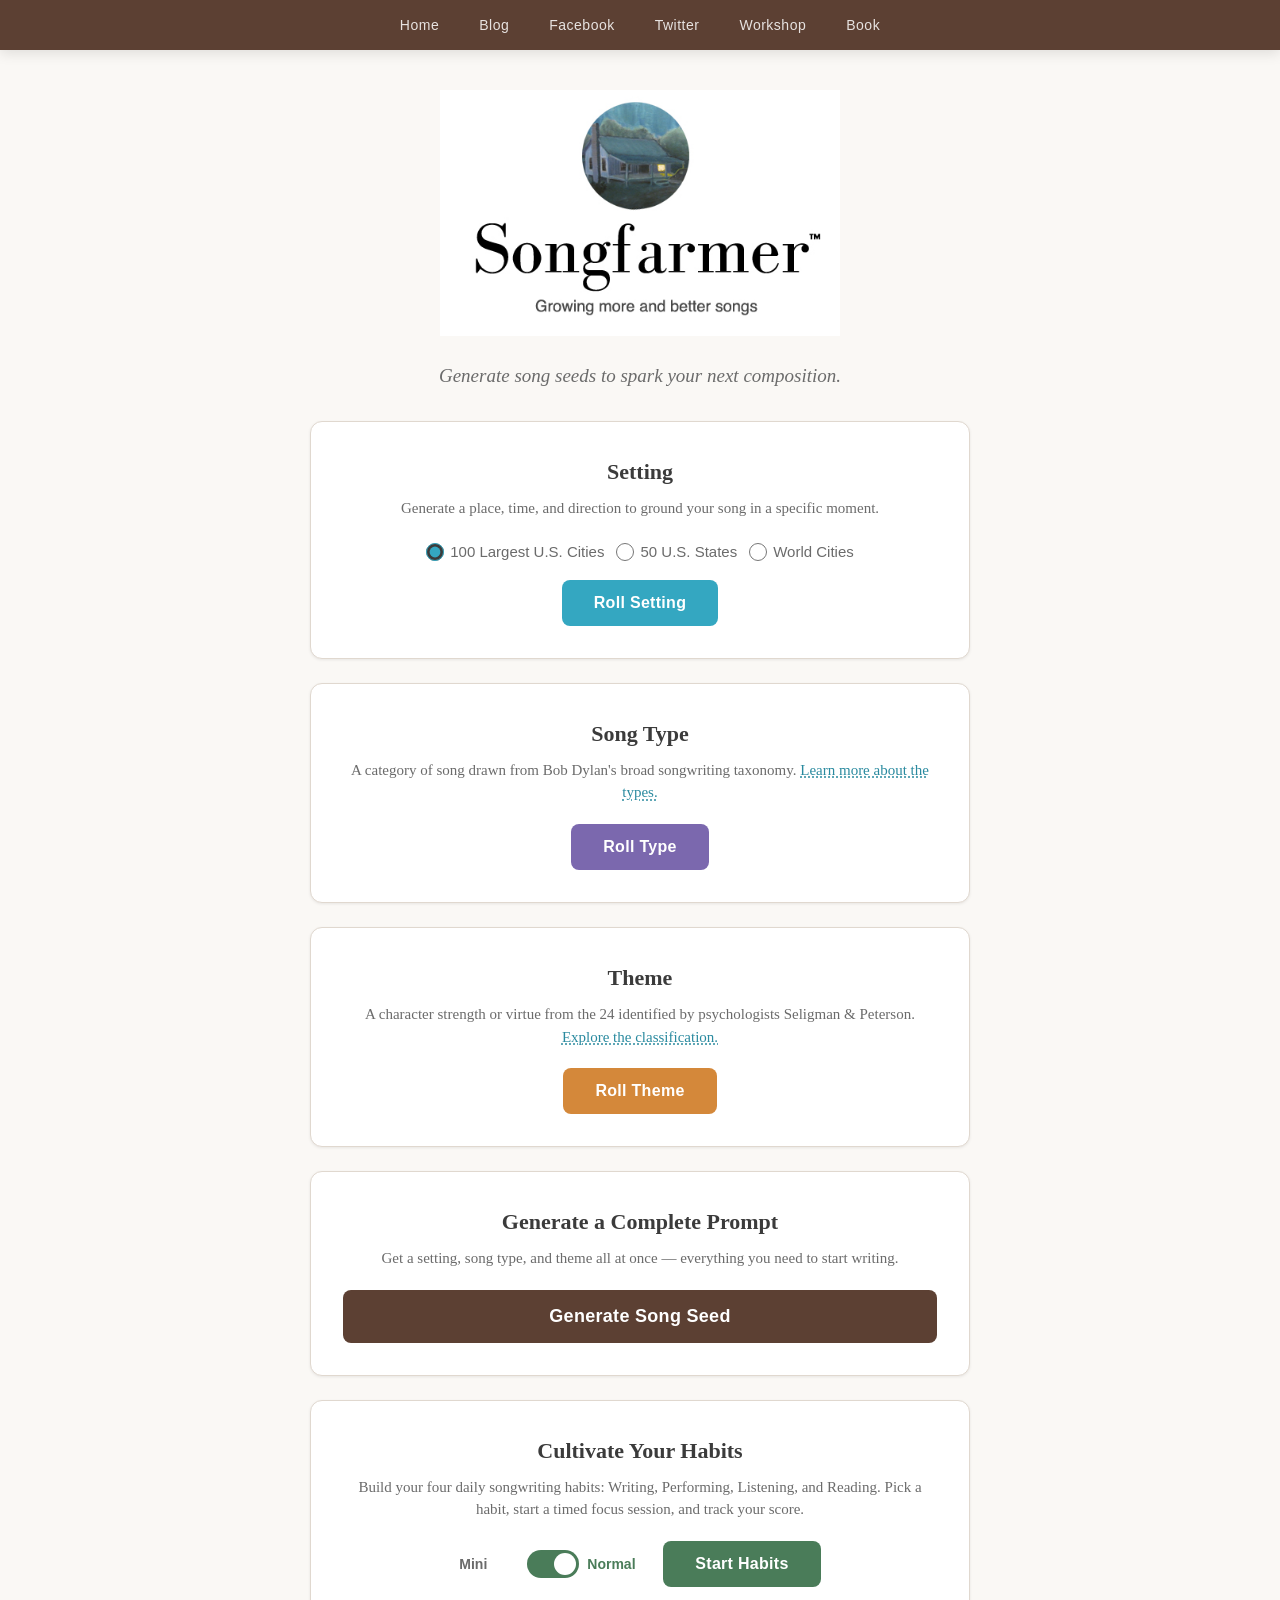
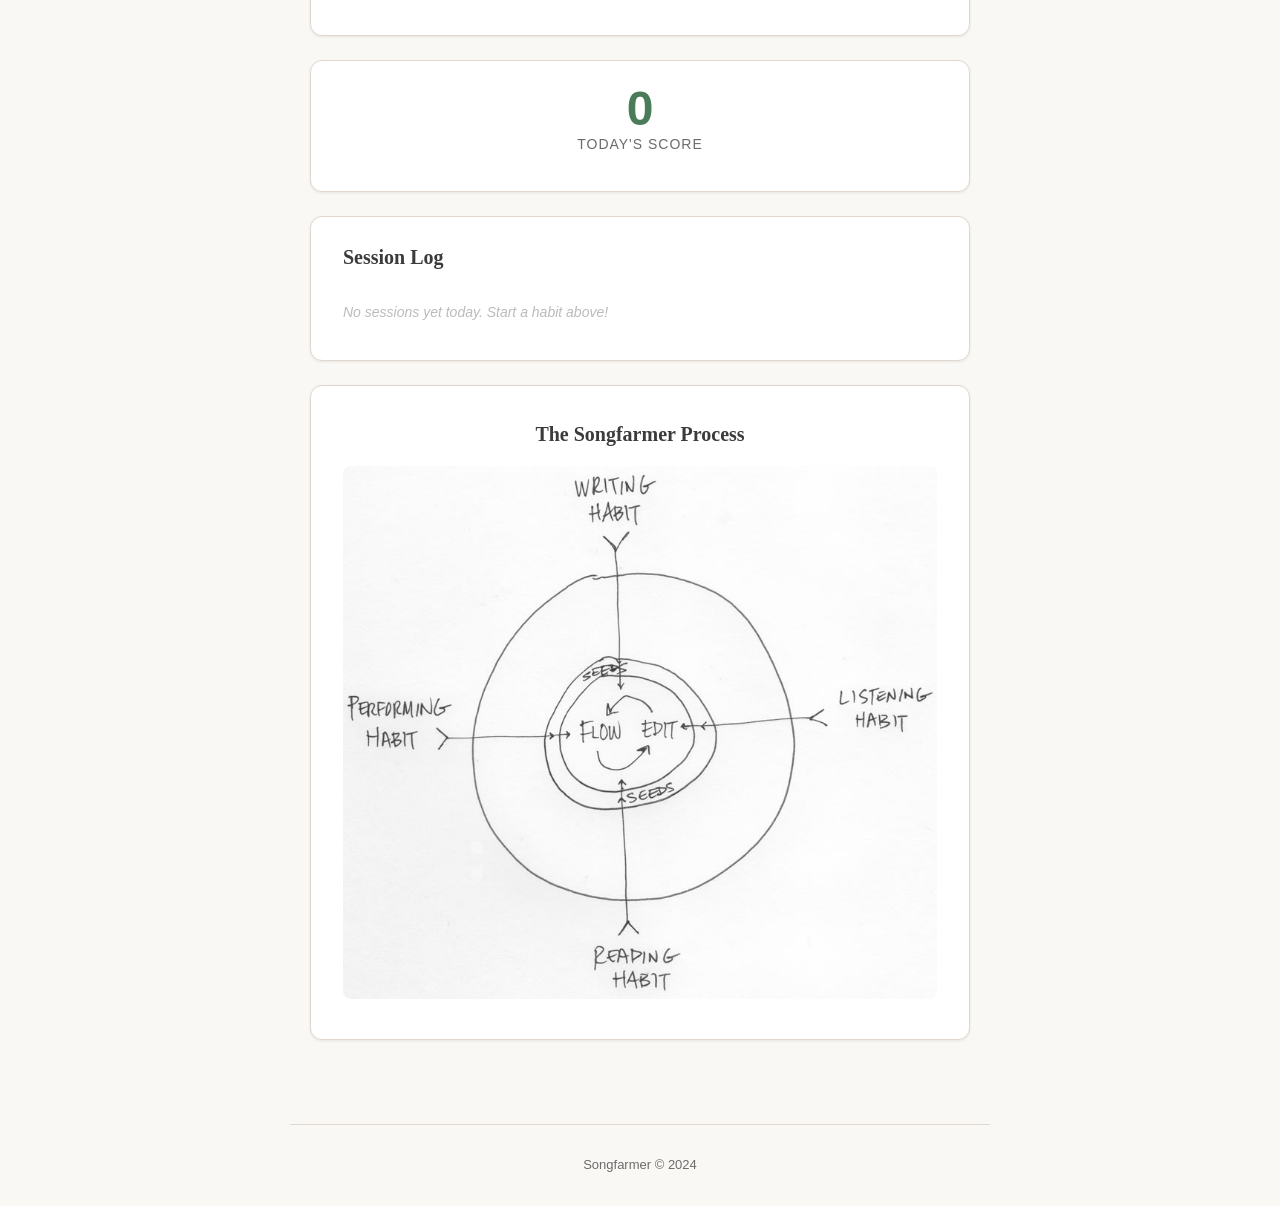
==== index.html @ 53dbfa5e "Update app with song seed generator, habit tracker, and modern UI - Redesigned single-page app with " ====
<!DOCTYPE html>
<html lang="en">
<head>
  <meta charset="utf-8" />
  <meta name="viewport" content="width=device-width, initial-scale=1.0" />
  <title>Songfarmer App</title>
  <link href="css/style.css" rel="stylesheet" />
  <link href="favicon.png" rel="icon" type="image/png" />
</head>
<body>

<header>
  <div class="nav">
    <ul>
      <li><a href="http://app.songfarmer.com">Home</a></li>
      <li><a href="http://www.songfarmer.com">Blog</a></li>
      <li><a href="https://www.facebook.com/Songfarmer-1794554584104702">Facebook</a></li>
      <li><a href="https://www.twitter.com/songfarmers">Twitter</a></li>
      <li><a href="https://songfarmer.bandcamp.com/merch/songfarmer-workshop-registration">Workshop</a></li>
      <li><a href="http://songfarmer.bandcamp.com/merch/songfarmer-writing-more-and-better-songs">Book</a></li>
    </ul>
  </div>
</header>

<div class="hero">
  <img alt="Songfarmer App" src="images/songfarmer-logo.jpg" />
  <p class="tagline">Generate song seeds to spark your next composition.</p>
</div>

<div class="container">

  <!-- ===== Setting ===== -->
  <div class="seed-section text-center">
    <h2>Setting</h2>
    <p class="description">Generate a place, time, and direction to ground your song in a specific moment.</p>
    <div class="setting-options">
      <label class="setting-option">
        <input type="radio" name="locationType" value="cities" checked />
        100 Largest U.S. Cities
      </label>
      <label class="setting-option">
        <input type="radio" name="locationType" value="states" />
        50 U.S. States
      </label>
      <label class="setting-option">
        <input type="radio" name="locationType" value="world" />
        World Cities
      </label>
    </div>
    <button class="seed-btn seed-btn--setting" id="settingButton">Roll Setting</button>
    <div class="seed-result" id="settingResult"></div>
  </div>

  <!-- ===== Type ===== -->
  <div class="seed-section text-center">
    <h2>Song Type</h2>
    <p class="description">A category of song drawn from Bob Dylan's broad songwriting taxonomy. <a href="http://bob-dylan.org.uk/dylans-songs" target="_blank">Learn more about the types.</a></p>
    <button class="seed-btn seed-btn--type" id="frameButton">Roll Type</button>
    <div class="seed-result" id="frameResult"></div>
  </div>

  <!-- ===== Theme ===== -->
  <div class="seed-section text-center">
    <h2>Theme</h2>
    <p class="description">A character strength or virtue from the 24 identified by psychologists Seligman &amp; Peterson. <a href="http://www.viacharacter.org/www/Character-Strengths/VIA-Classification" target="_blank">Explore the classification.</a></p>
    <button class="seed-btn seed-btn--theme" id="themeButton">Roll Theme</button>
    <div class="seed-result" id="themeResult"></div>
  </div>

  <!-- ===== Generate All ===== -->
  <div class="seed-section text-center">
    <h2>Generate a Complete Prompt</h2>
    <p class="description">Get a setting, song type, and theme all at once &mdash; everything you need to start writing.</p>
    <button class="seed-btn seed-btn--generate-all" id="generateAllBtn">Generate Song Seed</button>
    <div class="combined-result" id="combinedResult"></div>
  </div>

  <!-- ===== Habits ===== -->
  <div class="seed-section">
    <h2 class="text-center">Cultivate Your Habits</h2>
    <p class="description text-center">Build your four daily songwriting habits: Writing, Performing, Listening, and Reading. Pick a habit, start a timed focus session, and track your score.</p>

    <div class="habit-controls">
      <div class="mode-toggle">
        <span class="mode-label" id="miniLabel">Mini</span>
        <label class="mode-toggle-switch">
          <input type="checkbox" id="modeSwitch" checked />
          <span class="mode-toggle-slider"></span>
        </label>
        <span class="mode-label mode-label--active" id="normalLabel">Normal</span>
      </div>
      <button class="seed-btn seed-btn--habit" id="habitButton">Start Habits</button>
      <button class="reset-all-btn" id="resetAllBtn" style="display:none;">Reset All Habits</button>
    </div>

    <div class="habit-cards" id="habitCards">
      <div class="habit-card" id="habitCard-writing" data-habit="Writing">
        <div class="habit-icon">&#9998;</div>
        <div class="habit-name">Writing</div>
        <div class="habit-status">Ready</div>
      </div>
      <div class="habit-card" id="habitCard-performing" data-habit="Performing">
        <div class="habit-icon">&#9835;</div>
        <div class="habit-name">Performing</div>
        <div class="habit-status">Ready</div>
      </div>
      <div class="habit-card" id="habitCard-listening" data-habit="Listening">
        <div class="habit-icon">&#9834;</div>
        <div class="habit-name">Listening</div>
        <div class="habit-status">Ready</div>
      </div>
      <div class="habit-card" id="habitCard-reading" data-habit="Reading">
        <div class="habit-icon">&#128214;</div>
        <div class="habit-name">Reading</div>
        <div class="habit-status">Ready</div>
      </div>
    </div>

    <div class="timer-area" id="timerArea">
      <div class="timer-label" id="timerLabel">Focus on Writing for 12 minutes</div>
      <div class="timer-display" id="timerDisplay">12:00</div>
      <div class="timer-buttons" id="timerButtons">
        <button class="timer-btn timer-btn--start" id="timerStartBtn">Start Timer</button>
        <button class="timer-btn timer-btn--skip" id="timerSkipBtn">Skip</button>
      </div>
    </div>
  </div>

  <!-- ===== Score ===== -->
  <div class="score-section">
    <div class="score-display">
      <div>
        <div class="score-number" id="scoreDisplay">0</div>
        <div class="score-label">Today's Score</div>
      </div>
    </div>
    <div class="streak-info" id="streakInfo"></div>
  </div>

  <!-- ===== Log ===== -->
  <div class="log-section">
    <h2>Session Log</h2>
    <ul class="log-entries" id="logEntries">
      <li class="log-empty" id="logEmpty">No sessions yet today. Start a habit above!</li>
    </ul>
    <button class="clear-log-btn" id="clearLogBtn" style="display:none;">Clear Today's Log</button>
  </div>

  <!-- ===== Process ===== -->
  <div class="process-section">
    <h2>The Songfarmer Process</h2>
    <img src="images/model-1.jpg" alt="Songfarmer process workflow" />
  </div>

</div>

<footer class="footer">
  Songfarmer &copy; 2024
</footer>

<script src="js/app.js"></script>

</body>
</html>
---- css/style.css ----
/* ===== CSS Reset & Base ===== */
*, *::before, *::after {
  box-sizing: border-box;
  margin: 0;
  padding: 0;
}

:root {
  --color-earth: #5C4033;
  --color-earth-light: #8B6914;
  --color-green: #4A7C59;
  --color-green-dark: #3A6349;
  --color-blue: #34A7C1;
  --color-blue-dark: #2A8A9F;
  --color-purple: #7B68AE;
  --color-purple-dark: #6454A0;
  --color-orange: #D4883A;
  --color-orange-dark: #B8732E;
  --color-red: #C0392B;
  --color-bg: #FAF8F5;
  --color-card: #FFFFFF;
  --color-text: #3B3B3B;
  --color-text-light: #6B6B6B;
  --color-border: #E0D8CF;
  --font-serif: 'Georgia', 'Bodoni MT', Didot, 'Hoefler Text', Garamond, serif;
  --font-sans: -apple-system, BlinkMacSystemFont, 'Segoe UI', Roboto, sans-serif;
  --shadow-sm: 0 1px 3px rgba(0,0,0,0.08);
  --shadow-md: 0 4px 12px rgba(0,0,0,0.1);
  --shadow-lg: 0 8px 24px rgba(0,0,0,0.12);
  --radius: 12px;
  --radius-sm: 8px;
}

body {
  font-family: var(--font-serif);
  background-color: var(--color-bg);
  color: var(--color-text);
  line-height: 1.6;
  font-size: 17px;
}

/* ===== Navigation ===== */
.nav {
  background-color: var(--color-earth);
  padding: 0;
  position: sticky;
  top: 0;
  z-index: 100;
  box-shadow: var(--shadow-md);
}

.nav ul {
  list-style: none;
  display: flex;
  justify-content: center;
  flex-wrap: wrap;
  max-width: 900px;
  margin: 0 auto;
  padding: 0;
}

.nav li {
  margin: 0;
}

.nav a {
  text-decoration: none;
  color: rgba(255,255,255,0.85);
  display: block;
  padding: 14px 20px;
  font-family: var(--font-sans);
  font-size: 14px;
  font-weight: 500;
  letter-spacing: 0.5px;
  transition: all 0.3s ease;
}

.nav a:hover {
  background-color: rgba(255,255,255,0.1);
  color: #fff;
}

/* ===== Header / Hero ===== */
.hero {
  text-align: center;
  padding: 40px 20px 30px;
  max-width: 700px;
  margin: 0 auto;
}

.hero img {
  max-width: 100%;
  width: 400px;
  height: auto;
  margin-bottom: 16px;
}

.hero .tagline {
  font-size: 19px;
  color: var(--color-text-light);
  font-style: italic;
  margin-bottom: 0;
}

/* ===== Main Content ===== */
.container {
  max-width: 700px;
  margin: 0 auto;
  padding: 0 20px 60px;
}

/* ===== Section Cards ===== */
.seed-section {
  background: var(--color-card);
  border-radius: var(--radius);
  padding: 32px;
  margin-bottom: 24px;
  box-shadow: var(--shadow-sm);
  border: 1px solid var(--color-border);
}

.seed-section h2 {
  font-family: var(--font-serif);
  font-size: 22px;
  margin-bottom: 8px;
  color: var(--color-text);
}

.seed-section .description {
  font-size: 15px;
  color: var(--color-text-light);
  margin-bottom: 20px;
  line-height: 1.5;
}

.seed-section .description a {
  color: var(--color-blue-dark);
  text-decoration: underline;
  text-decoration-style: dotted;
  text-underline-offset: 2px;
}

.seed-section .description a:hover {
  color: var(--color-blue);
}

/* ===== Buttons ===== */
.seed-btn {
  display: inline-block;
  padding: 14px 32px;
  border: none;
  border-radius: var(--radius-sm);
  font-family: var(--font-sans);
  font-size: 16px;
  font-weight: 600;
  color: #fff;
  cursor: pointer;
  transition: all 0.2s ease;
  letter-spacing: 0.3px;
}

.seed-btn:hover {
  transform: translateY(-1px);
  box-shadow: var(--shadow-md);
}

.seed-btn:active {
  transform: translateY(0);
}

.seed-btn--setting {
  background-color: var(--color-blue);
}
.seed-btn--setting:hover {
  background-color: var(--color-blue-dark);
}

.seed-btn--type {
  background-color: var(--color-purple);
}
.seed-btn--type:hover {
  background-color: var(--color-purple-dark);
}

.seed-btn--theme {
  background-color: var(--color-orange);
}
.seed-btn--theme:hover {
  background-color: var(--color-orange-dark);
}

.seed-btn--habit {
  background-color: var(--color-green);
}
.seed-btn--habit:hover {
  background-color: var(--color-green-dark);
}

.seed-btn--generate-all {
  background-color: var(--color-earth);
  padding: 16px 40px;
  font-size: 18px;
  width: 100%;
}
.seed-btn--generate-all:hover {
  background-color: var(--color-earth-light);
}

/* ===== Setting Options (City/State Toggle) ===== */
.setting-options {
  display: flex;
  gap: 12px;
  margin-bottom: 16px;
  justify-content: center;
}

.setting-option {
  display: flex;
  align-items: center;
  gap: 6px;
  cursor: pointer;
  font-family: var(--font-sans);
  font-size: 15px;
  color: var(--color-text-light);
}

.setting-option input[type="radio"] {
  accent-color: var(--color-blue);
  width: 18px;
  height: 18px;
  cursor: pointer;
}

/* ===== Seed Results ===== */
.seed-result {
  margin-top: 20px;
  padding: 20px 24px;
  background: linear-gradient(135deg, #f8f6f3 0%, #f0ede8 100%);
  border-radius: var(--radius-sm);
  border-left: 4px solid var(--color-earth);
  display: none;
  animation: fadeIn 0.4s ease;
}

.seed-result.visible {
  display: block;
}

.seed-result .result-text {
  font-size: 19px;
  font-style: italic;
  color: var(--color-text);
  line-height: 1.5;
  margin-bottom: 8px;
}

.seed-result .result-detail {
  font-size: 14px;
  color: var(--color-text-light);
  font-family: var(--font-sans);
  line-height: 1.5;
}

@keyframes fadeIn {
  from { opacity: 0; transform: translateY(8px); }
  to { opacity: 1; transform: translateY(0); }
}

/* ===== Generate All Result ===== */
.combined-result {
  margin-top: 20px;
  padding: 24px;
  background: linear-gradient(135deg, var(--color-earth) 0%, #6B4E37 100%);
  border-radius: var(--radius-sm);
  color: #fff;
  display: none;
  animation: fadeIn 0.4s ease;
}

.combined-result.visible {
  display: block;
}

.combined-result .result-line {
  font-size: 18px;
  font-style: italic;
  margin-bottom: 8px;
  line-height: 1.5;
}

.combined-result .result-line:last-child {
  margin-bottom: 0;
}

.combined-result .result-detail {
  font-size: 13px;
  color: rgba(255,255,255,0.7);
  font-family: var(--font-sans);
  margin-top: 4px;
  font-style: normal;
}

/* ===== Habit Section ===== */
.habit-controls {
  display: flex;
  align-items: center;
  gap: 16px;
  justify-content: center;
  flex-wrap: wrap;
  margin-bottom: 16px;
}

.mode-toggle {
  display: flex;
  align-items: center;
  gap: 8px;
  font-family: var(--font-sans);
  font-size: 14px;
  color: var(--color-text-light);
}

.mode-toggle-switch {
  position: relative;
  width: 52px;
  height: 28px;
}

.mode-toggle-switch input {
  opacity: 0;
  width: 0;
  height: 0;
}

.mode-toggle-slider {
  position: absolute;
  cursor: pointer;
  top: 0; left: 0; right: 0; bottom: 0;
  background-color: #ccc;
  border-radius: 28px;
  transition: 0.3s;
}

.mode-toggle-slider:before {
  content: "";
  position: absolute;
  height: 22px;
  width: 22px;
  left: 3px;
  bottom: 3px;
  background-color: white;
  border-radius: 50%;
  transition: 0.3s;
}

.mode-toggle-switch input:checked + .mode-toggle-slider {
  background-color: var(--color-green);
}

.mode-toggle-switch input:checked + .mode-toggle-slider:before {
  transform: translateX(24px);
}

.mode-label {
  font-weight: 600;
  min-width: 60px;
}

.mode-label--active {
  color: var(--color-green);
}

.reset-all-btn {
  padding: 10px 20px;
  border: 1px solid var(--color-border);
  border-radius: var(--radius-sm);
  background: transparent;
  color: var(--color-text-light);
  font-family: var(--font-sans);
  font-size: 13px;
  font-weight: 600;
  cursor: pointer;
  transition: all 0.2s ease;
}

.reset-all-btn:hover {
  background: #f5f0eb;
  border-color: var(--color-red);
  color: var(--color-red);
}

/* ===== Habit Cards ===== */
.habit-cards {
  display: grid;
  grid-template-columns: 1fr 1fr;
  gap: 12px;
  margin-top: 20px;
  display: none;
}

.habit-cards.visible {
  display: grid;
}

.habit-card {
  background: #f8f6f3;
  border-radius: var(--radius-sm);
  padding: 20px 16px;
  text-align: center;
  border: 2px solid transparent;
  transition: all 0.2s ease;
  cursor: pointer;
}

.habit-card:hover {
  border-color: var(--color-green);
  transform: translateY(-2px);
  box-shadow: var(--shadow-sm);
}

.habit-card.active {
  border-color: var(--color-green);
  background: #eef7f0;
}

.habit-card.completed {
  border-color: #ccc;
  background: #f0f0f0;
  opacity: 0.7;
  cursor: pointer;
  transform: none;
}

.habit-card.completed:hover {
  border-color: var(--color-green);
  opacity: 1;
  transform: translateY(-2px);
  box-shadow: var(--shadow-sm);
}

.habit-card .habit-icon {
  font-size: 28px;
  margin-bottom: 6px;
}

.habit-card .habit-name {
  font-family: var(--font-sans);
  font-size: 15px;
  font-weight: 600;
  color: var(--color-text);
}

.habit-card .habit-status {
  font-family: var(--font-sans);
  font-size: 12px;
  color: var(--color-text-light);
  margin-top: 4px;
}

/* ===== Timer ===== */
.timer-area {
  margin-top: 20px;
  text-align: center;
  display: none;
}

.timer-area.visible {
  display: block;
}

.timer-display {
  font-family: var(--font-sans);
  font-size: 56px;
  font-weight: 700;
  color: var(--color-green);
  letter-spacing: 2px;
  margin: 16px 0;
}

.timer-label {
  font-family: var(--font-sans);
  font-size: 14px;
  color: var(--color-text-light);
  margin-bottom: 8px;
}

.timer-buttons {
  display: flex;
  gap: 10px;
  justify-content: center;
  margin-top: 16px;
}

.timer-btn {
  padding: 10px 24px;
  border: none;
  border-radius: var(--radius-sm);
  font-family: var(--font-sans);
  font-size: 14px;
  font-weight: 600;
  cursor: pointer;
  transition: all 0.2s ease;
}

.timer-btn--start {
  background-color: var(--color-green);
  color: #fff;
}
.timer-btn--start:hover {
  background-color: var(--color-green-dark);
}

.timer-btn--skip {
  background-color: #e0d8cf;
  color: var(--color-text);
}
.timer-btn--skip:hover {
  background-color: #d0c8bf;
}

.timer-btn--done {
  background-color: var(--color-green);
  color: #fff;
}
.timer-btn--done:hover {
  background-color: var(--color-green-dark);
}

.timer-btn--another {
  background-color: var(--color-blue);
  color: #fff;
}
.timer-btn--another:hover {
  background-color: var(--color-blue-dark);
}

.timer-btn:disabled {
  opacity: 0.5;
  cursor: not-allowed;
}

/* ===== Score & Log ===== */
.score-section {
  background: var(--color-card);
  border-radius: var(--radius);
  padding: 24px 32px;
  margin-bottom: 24px;
  box-shadow: var(--shadow-sm);
  border: 1px solid var(--color-border);
  text-align: center;
}

.score-display {
  display: flex;
  align-items: center;
  justify-content: center;
  gap: 24px;
  flex-wrap: wrap;
}

.score-number {
  font-size: 48px;
  font-weight: 700;
  color: var(--color-green);
  font-family: var(--font-sans);
  line-height: 1;
}

.score-label {
  font-size: 14px;
  color: var(--color-text-light);
  font-family: var(--font-sans);
  text-transform: uppercase;
  letter-spacing: 1px;
}

.streak-info {
  font-family: var(--font-sans);
  font-size: 14px;
  color: var(--color-text-light);
  margin-top: 12px;
}

.log-section {
  background: var(--color-card);
  border-radius: var(--radius);
  padding: 24px 32px;
  margin-bottom: 24px;
  box-shadow: var(--shadow-sm);
  border: 1px solid var(--color-border);
}

.log-section h2 {
  font-size: 20px;
  margin-bottom: 16px;
}

.log-entries {
  list-style: none;
}

.log-entry {
  padding: 10px 0;
  border-bottom: 1px solid #f0ede8;
  font-family: var(--font-sans);
  font-size: 14px;
  color: var(--color-text-light);
  display: flex;
  justify-content: space-between;
  align-items: center;
}

.log-entry:last-child {
  border-bottom: none;
}

.log-entry .log-habit {
  font-weight: 600;
  color: var(--color-text);
}

.log-entry .log-time {
  font-size: 12px;
  color: #aaa;
}

.log-empty {
  font-family: var(--font-sans);
  font-size: 14px;
  color: #bbb;
  font-style: italic;
  padding: 12px 0;
}

.clear-log-btn {
  margin-top: 12px;
  padding: 6px 16px;
  border: 1px solid var(--color-border);
  border-radius: 6px;
  background: transparent;
  color: var(--color-text-light);
  font-family: var(--font-sans);
  font-size: 12px;
  cursor: pointer;
  transition: all 0.2s;
}

.clear-log-btn:hover {
  background: #f5f0eb;
  border-color: #ccc;
}

/* ===== Process Section ===== */
.process-section {
  background: var(--color-card);
  border-radius: var(--radius);
  padding: 32px;
  margin-bottom: 24px;
  box-shadow: var(--shadow-sm);
  border: 1px solid var(--color-border);
  text-align: center;
}

.process-section h2 {
  font-size: 20px;
  margin-bottom: 16px;
}

.process-section img {
  max-width: 100%;
  height: auto;
  border-radius: var(--radius-sm);
}

/* ===== Footer ===== */
.footer {
  text-align: center;
  padding: 30px 20px;
  color: var(--color-text-light);
  font-family: var(--font-sans);
  font-size: 13px;
  border-top: 1px solid var(--color-border);
  max-width: 700px;
  margin: 0 auto;
}

/* ===== Responsive ===== */
@media screen and (max-width: 600px) {
  .nav ul {
    flex-wrap: wrap;
    justify-content: center;
  }

  .nav a {
    padding: 10px 14px;
    font-size: 13px;
  }

  .hero {
    padding: 24px 16px 20px;
  }

  .hero img {
    width: 280px;
  }

  .hero .tagline {
    font-size: 16px;
  }

  .container {
    padding: 0 12px 40px;
  }

  .seed-section {
    padding: 24px 20px;
  }

  .seed-section h2 {
    font-size: 19px;
  }

  .seed-result .result-text {
    font-size: 17px;
  }

  .combined-result .result-line {
    font-size: 16px;
  }

  .habit-cards {
    grid-template-columns: 1fr 1fr;
    gap: 8px;
  }

  .timer-display {
    font-size: 44px;
  }

  .score-number {
    font-size: 40px;
  }

  .setting-options {
    flex-direction: column;
    align-items: center;
    gap: 8px;
  }
}

@media screen and (max-width: 380px) {
  .habit-cards {
    grid-template-columns: 1fr;
  }
}

/* ===== Utility ===== */
.text-center {
  text-align: center;
}

.mt-8 { margin-top: 8px; }
.mt-16 { margin-top: 16px; }
.mb-16 { margin-bottom: 16px; }
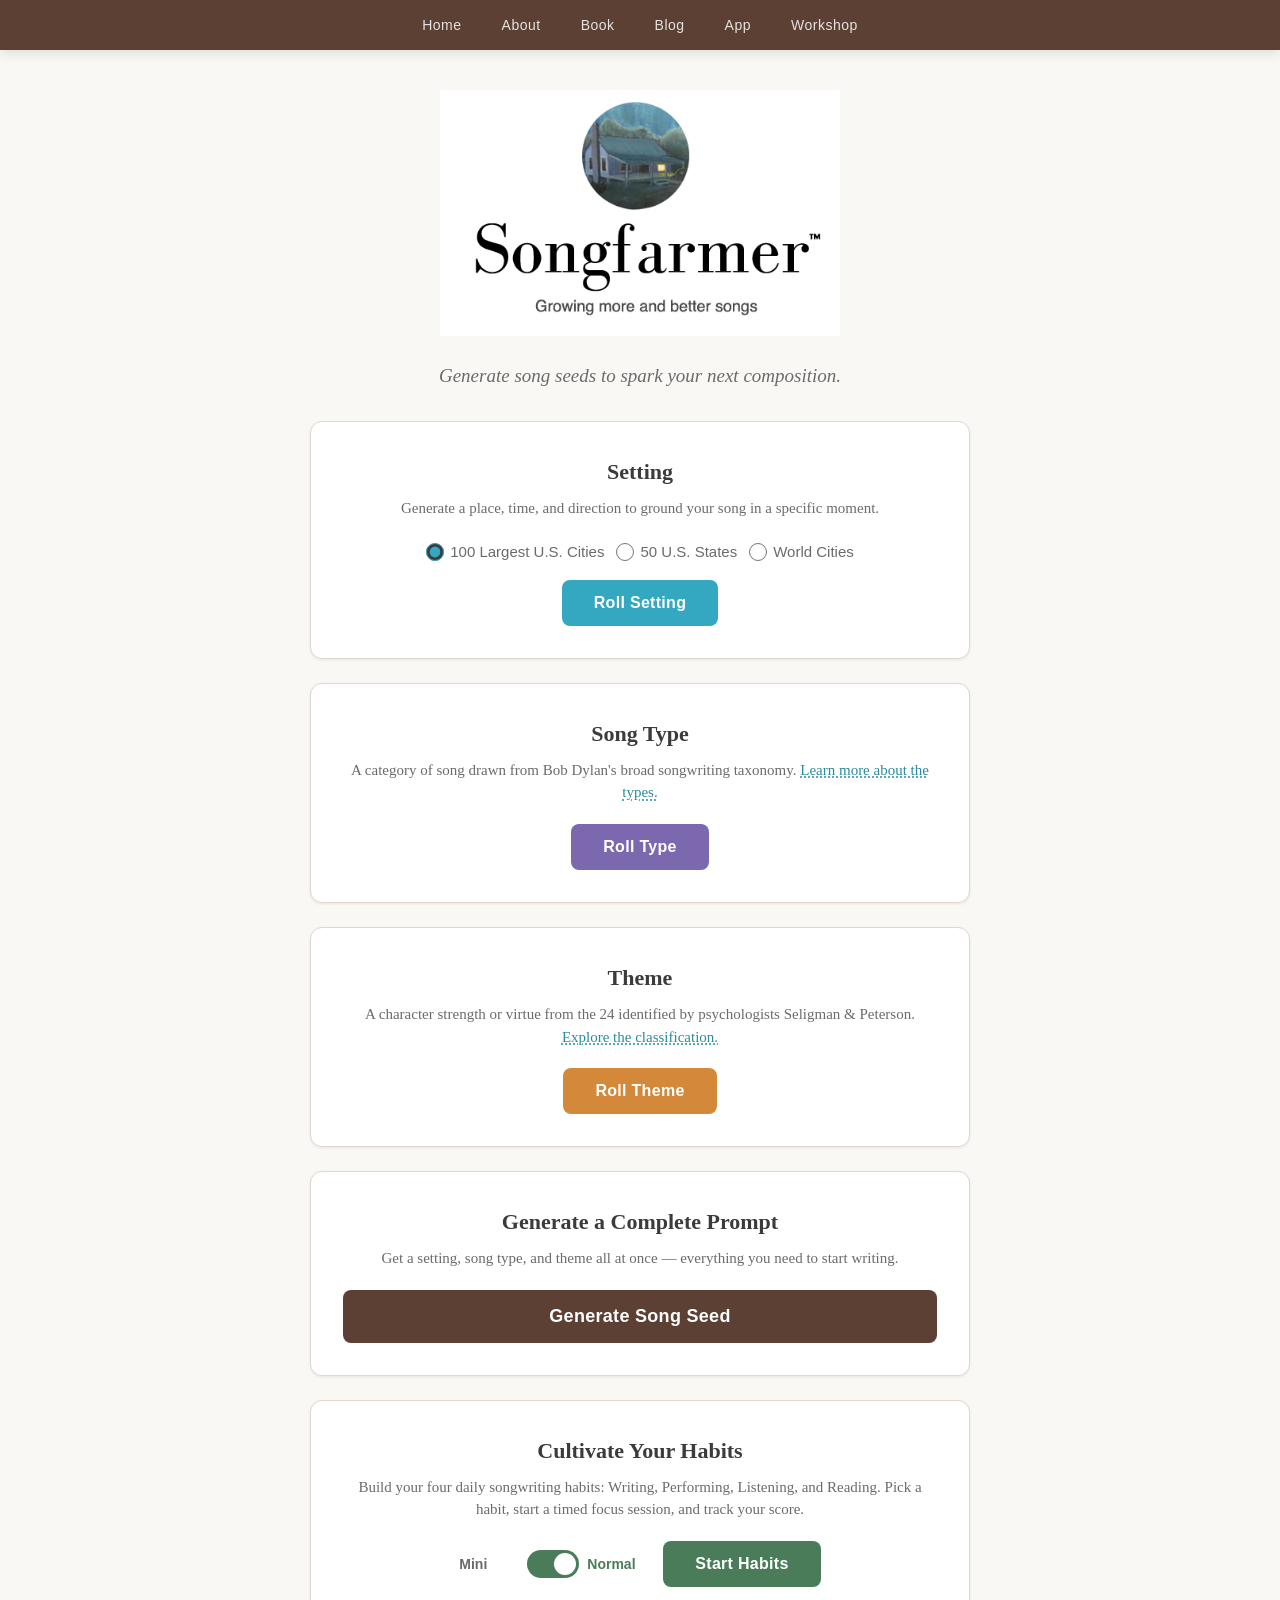
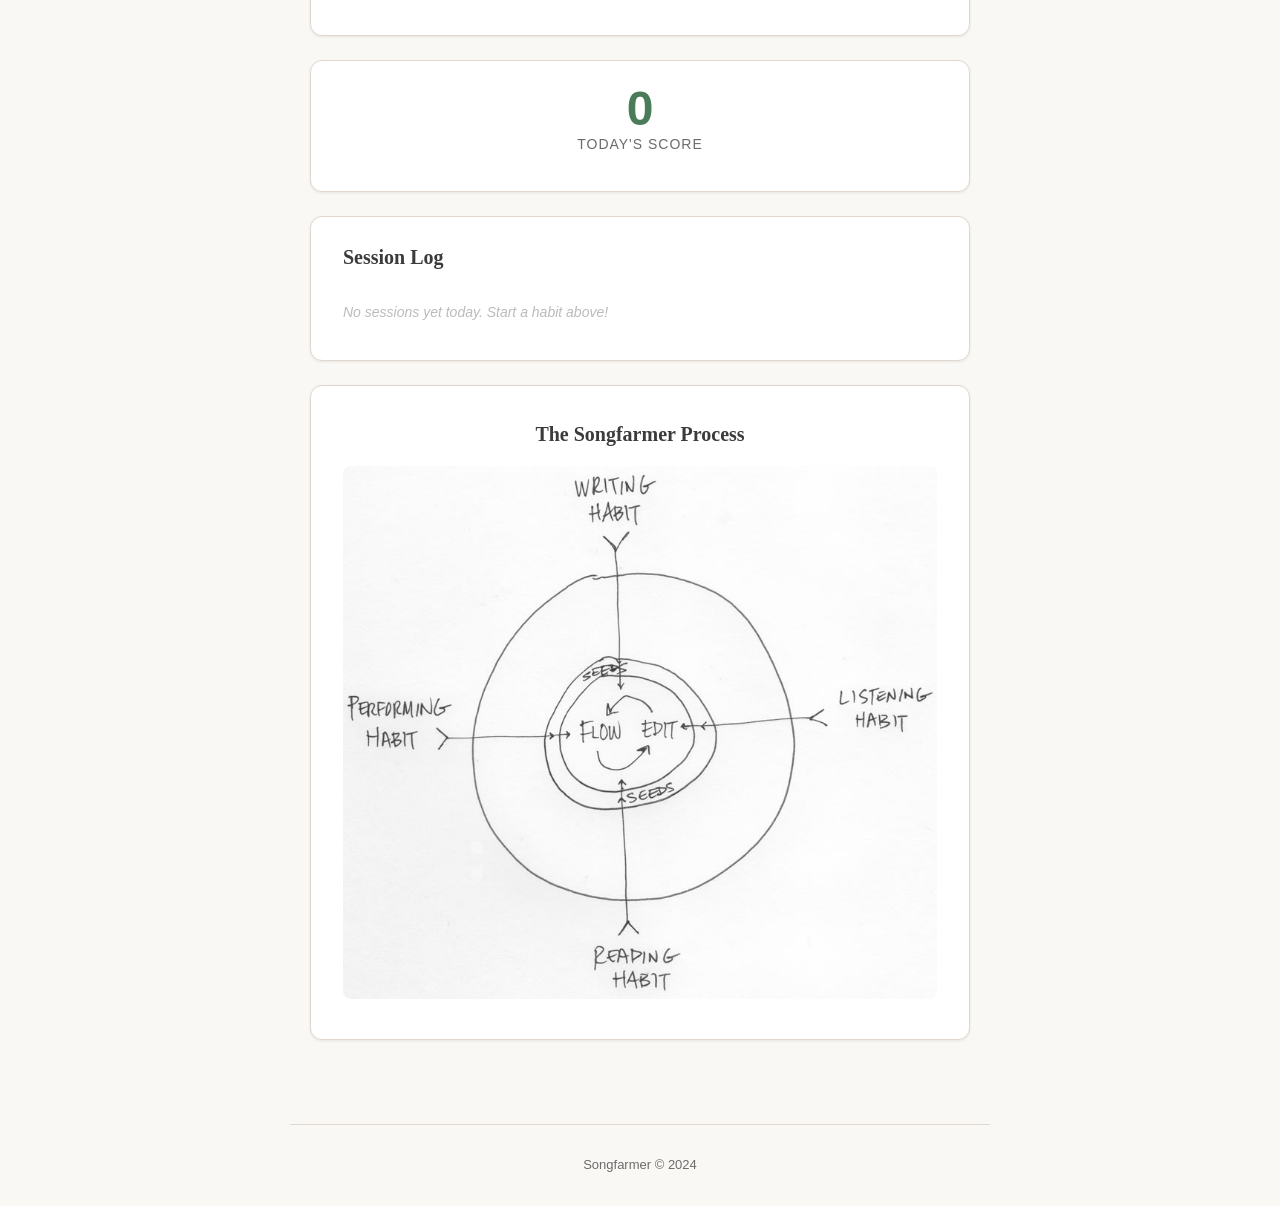
==== commit 9863be30: "Update nav links to match new songfarmer.com site Replace old Tumblr/Facebook/Twitter/Bandcamp nav l" ====
--- a/index.html
+++ b/index.html
@@ -12,12 +12,12 @@
 <header>
   <div class="nav">
     <ul>
-      <li><a href="http://app.songfarmer.com">Home</a></li>
-      <li><a href="http://www.songfarmer.com">Blog</a></li>
-      <li><a href="https://www.facebook.com/Songfarmer-1794554584104702">Facebook</a></li>
-      <li><a href="https://www.twitter.com/songfarmers">Twitter</a></li>
+      <li><a href="https://songfarmer.com/">Home</a></li>
+      <li><a href="https://songfarmer.com/about/">About</a></li>
+      <li><a href="https://songfarmer.com/book/">Book</a></li>
+      <li><a href="https://songfarmer.com/blog/">Blog</a></li>
+      <li><a href="https://app.songfarmer.com">App</a></li>
       <li><a href="https://songfarmer.bandcamp.com/merch/songfarmer-workshop-registration">Workshop</a></li>
-      <li><a href="http://songfarmer.bandcamp.com/merch/songfarmer-writing-more-and-better-songs">Book</a></li>
     </ul>
   </div>
 </header>
@@ -54,7 +54,7 @@
   <!-- ===== Type ===== -->
   <div class="seed-section text-center">
     <h2>Song Type</h2>
-    <p class="description">A category of song drawn from Bob Dylan's broad songwriting taxonomy. <a href="http://bob-dylan.org.uk/dylans-songs" target="_blank">Learn more about the types.</a></p>
+    <p class="description">A category of song drawn from Bob Dylan's broad songwriting taxonomy. <a href="https://bob-dylan.org.uk/dylans-songs" target="_blank">Learn more about the types.</a></p>
     <button class="seed-btn seed-btn--type" id="frameButton">Roll Type</button>
     <div class="seed-result" id="frameResult"></div>
   </div>
@@ -62,7 +62,7 @@
   <!-- ===== Theme ===== -->
   <div class="seed-section text-center">
     <h2>Theme</h2>
-    <p class="description">A character strength or virtue from the 24 identified by psychologists Seligman &amp; Peterson. <a href="http://www.viacharacter.org/www/Character-Strengths/VIA-Classification" target="_blank">Explore the classification.</a></p>
+    <p class="description">A character strength or virtue from the 24 identified by psychologists Seligman &amp; Peterson. <a href="https://www.viacharacter.org/www/Character-Strengths/VIA-Classification" target="_blank">Explore the classification.</a></p>
     <button class="seed-btn seed-btn--theme" id="themeButton">Roll Theme</button>
     <div class="seed-result" id="themeResult"></div>
   </div>
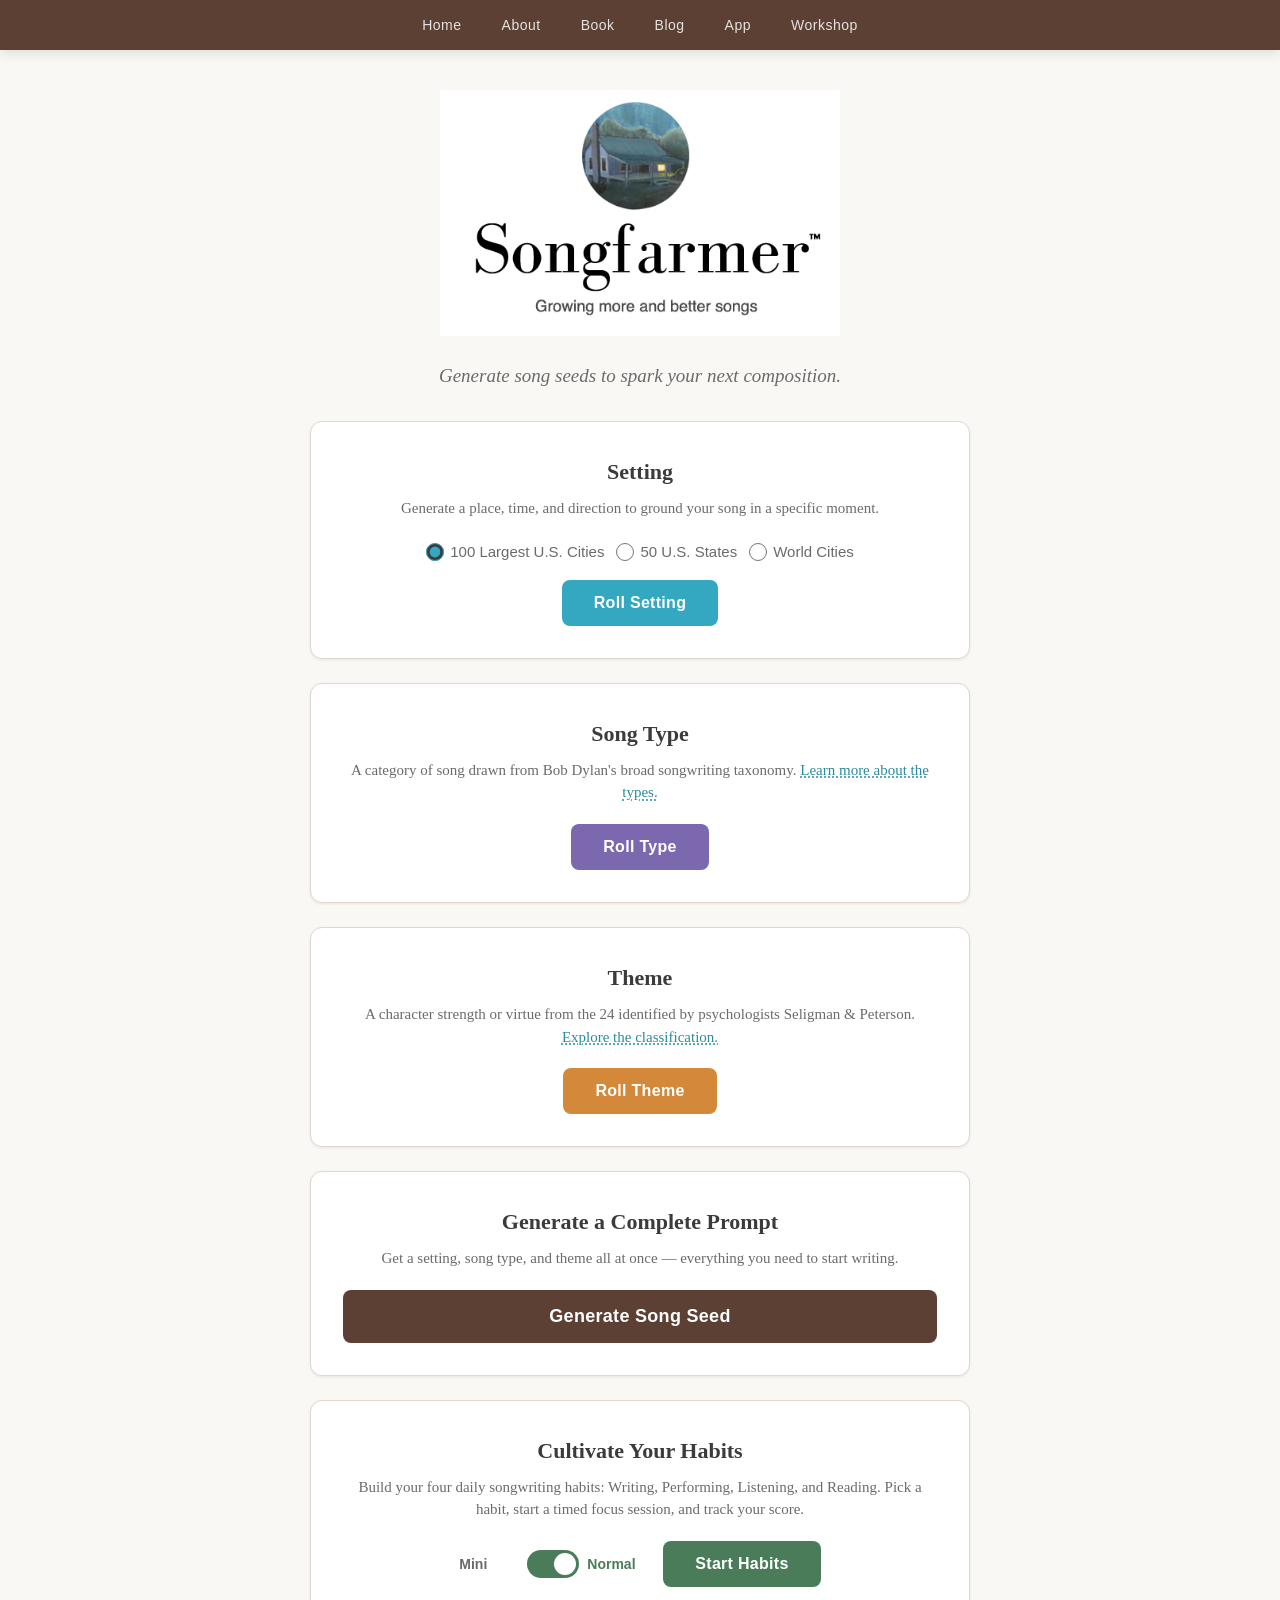
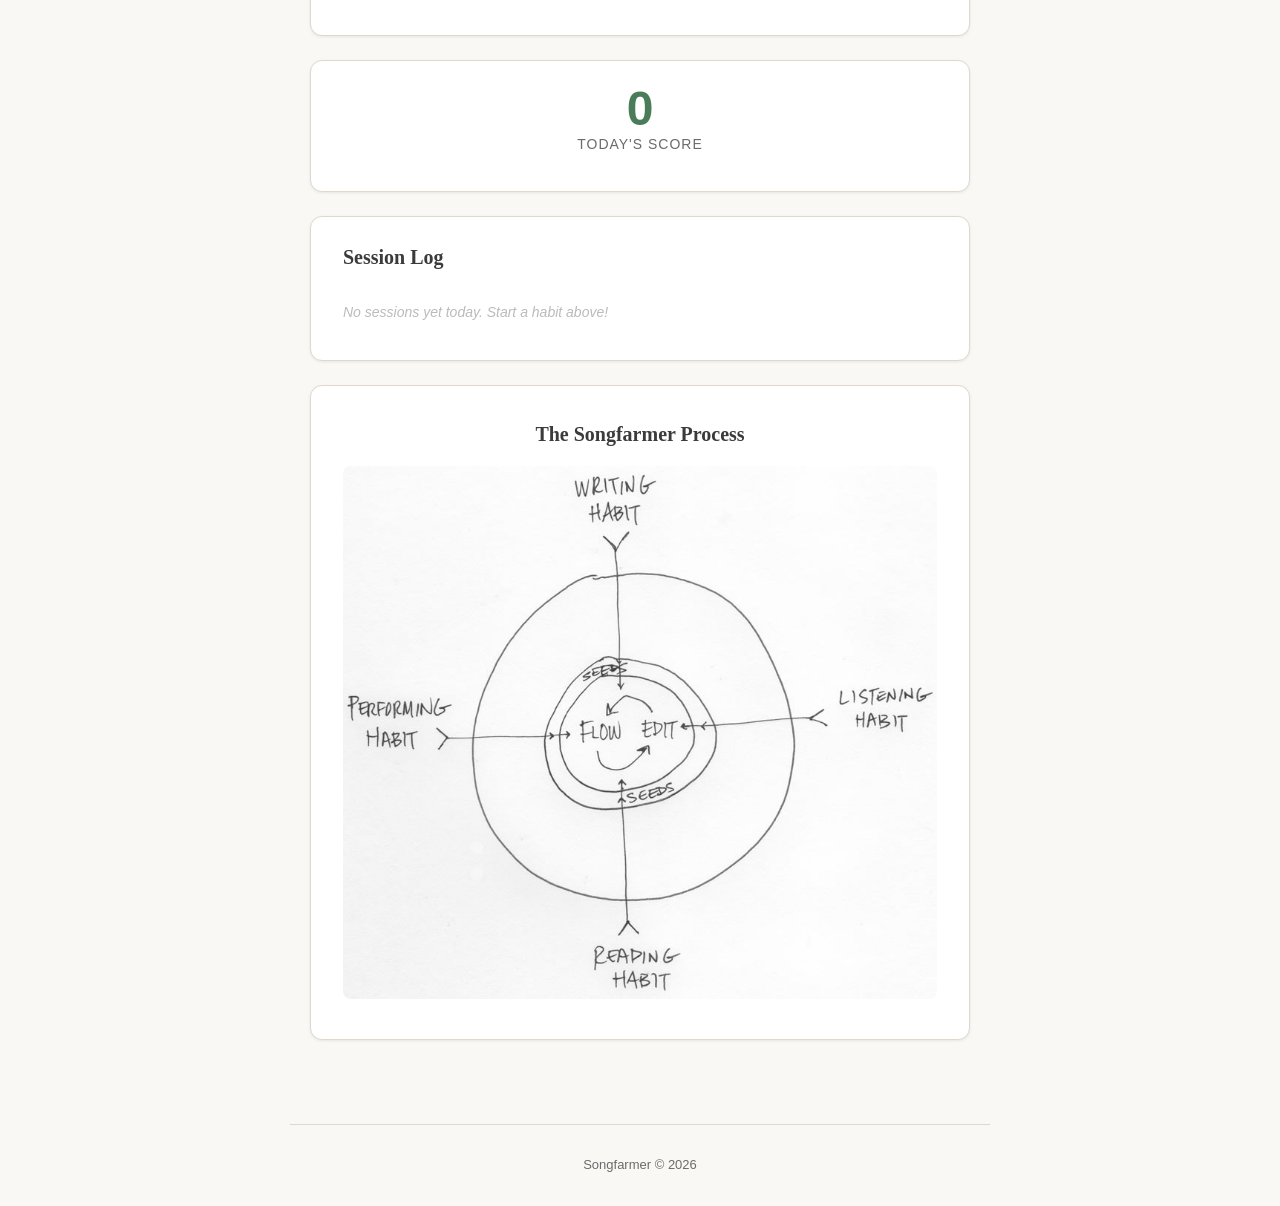
==== commit 65b775ce: "Update copyright year to 2026 Co-Authored-By: Claude Opus 4.6 <noreply@anthropic.com>" ====
--- a/index.html
+++ b/index.html
@@ -155,7 +155,7 @@
 </div>
 
 <footer class="footer">
-  Songfarmer &copy; 2024
+  Songfarmer &copy; 2026
 </footer>
 
 <script src="js/app.js"></script>
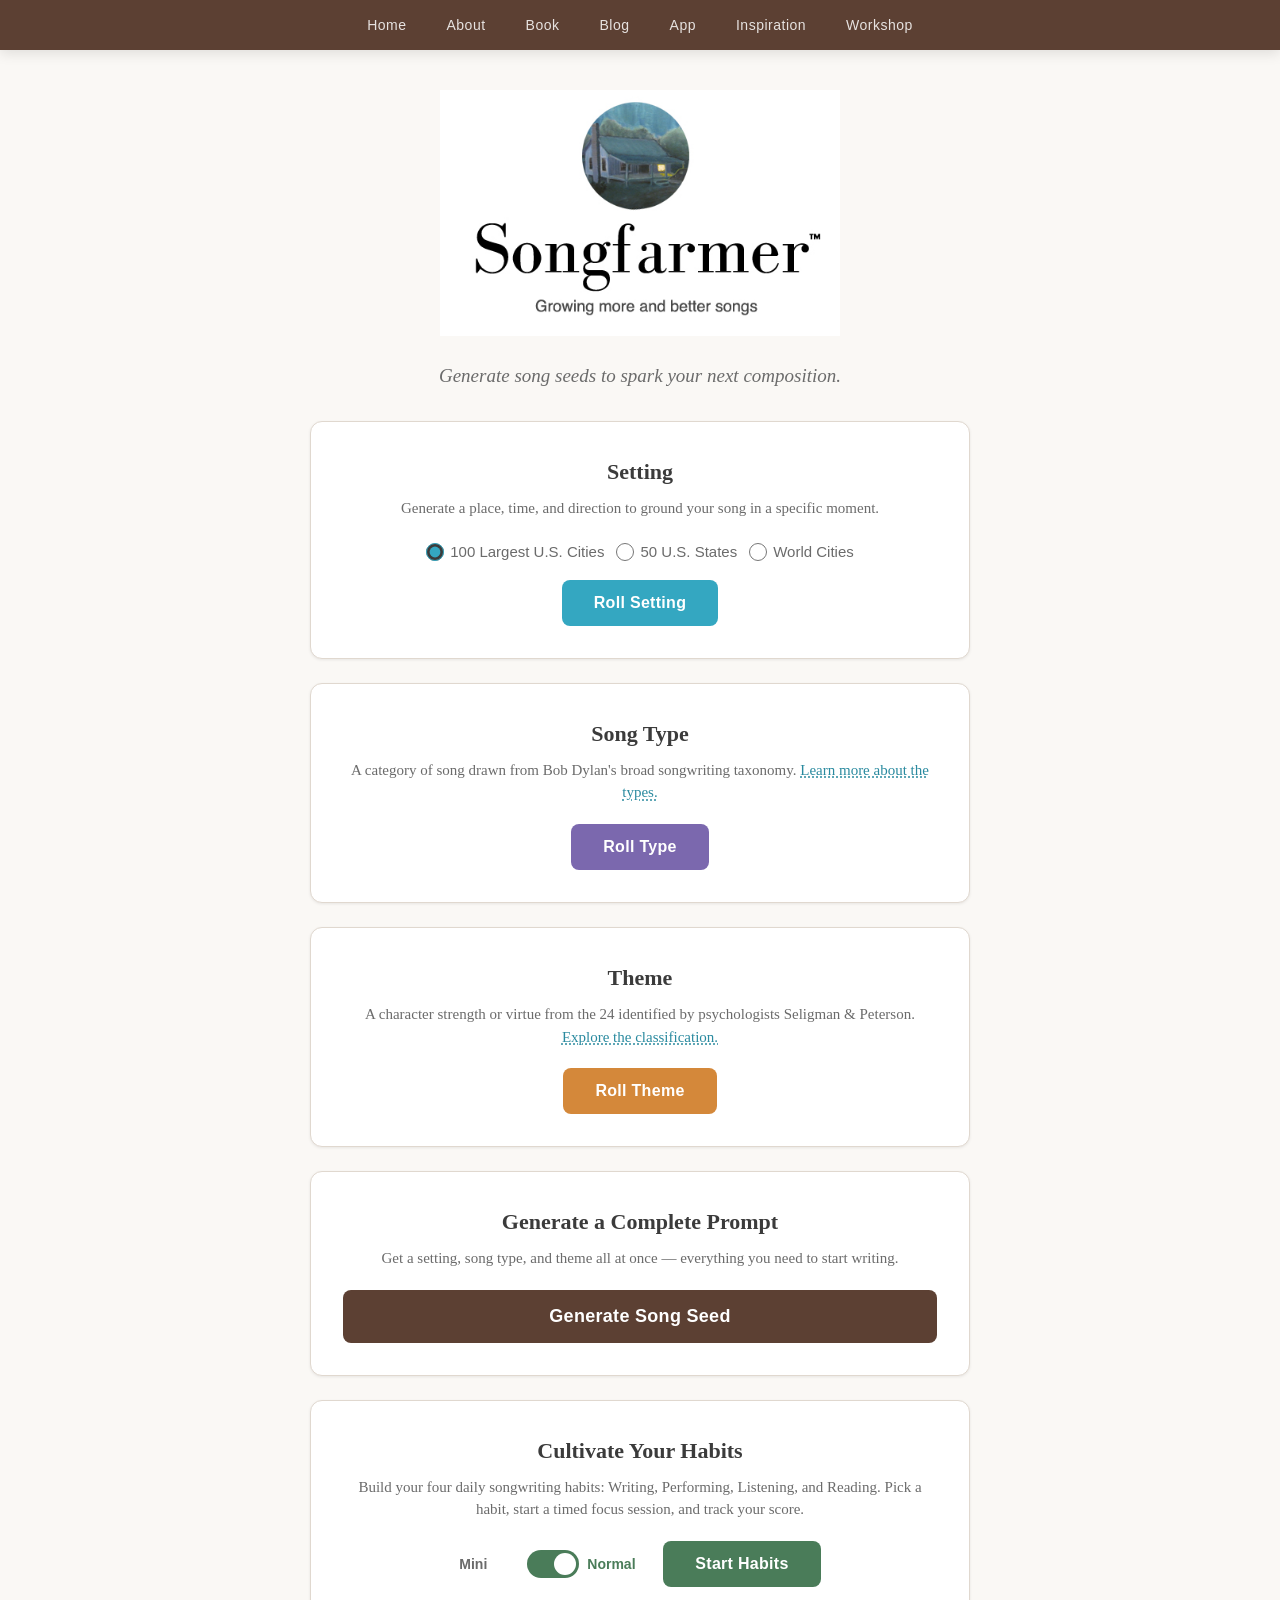
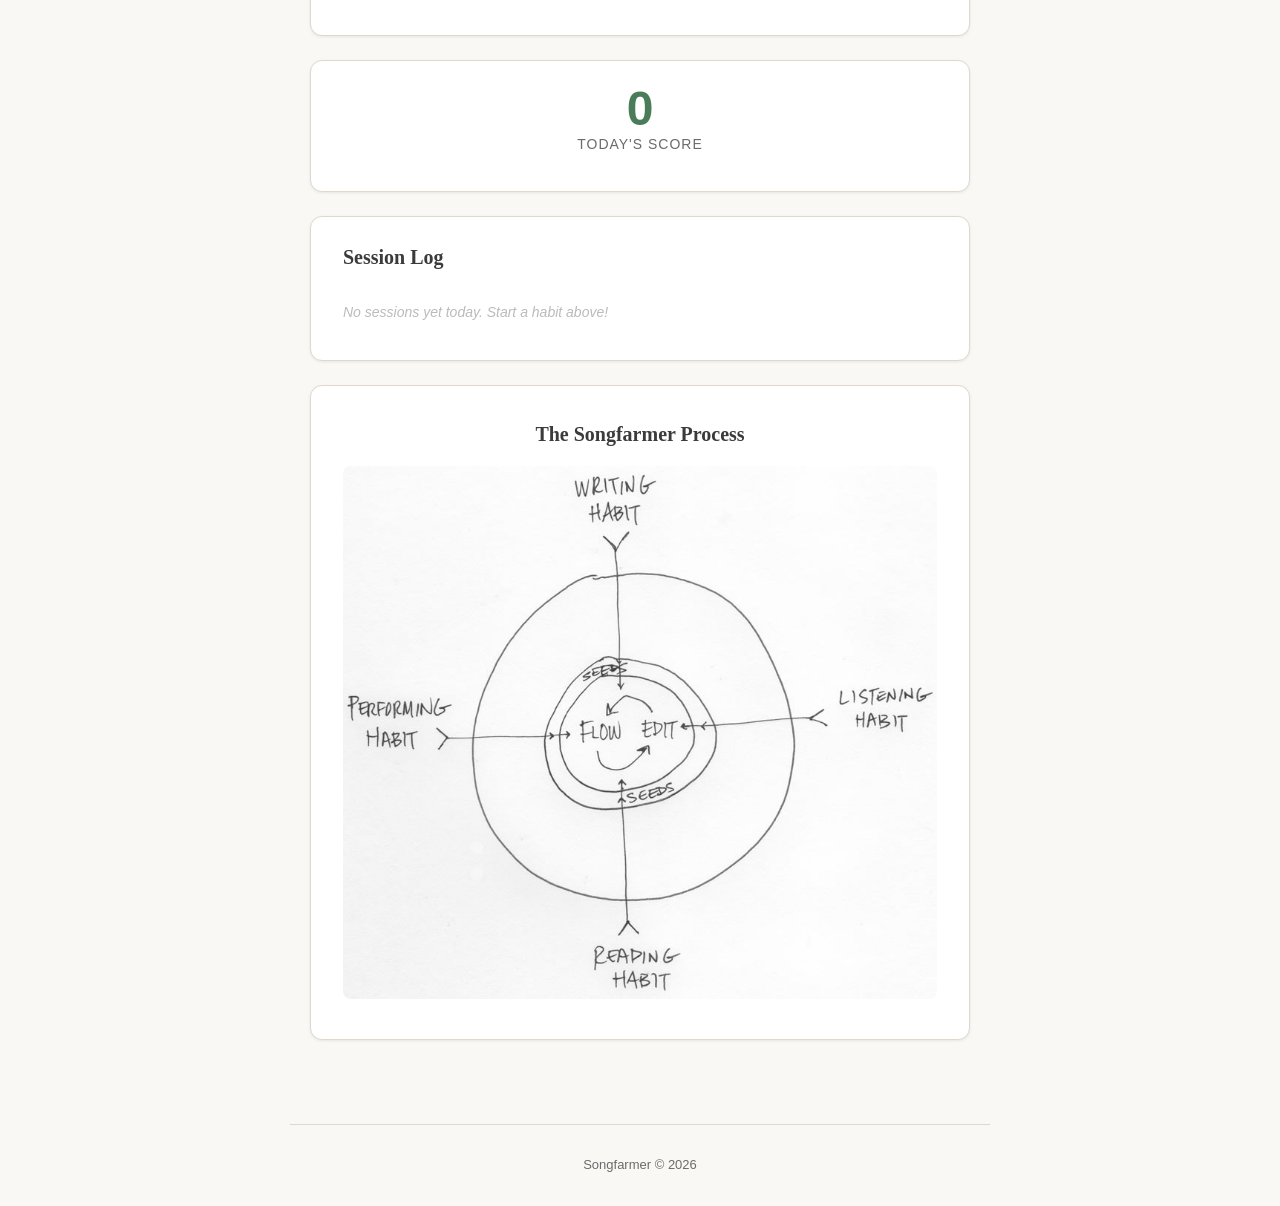
==== commit c437e547: "Add Inspiration nav link to ArtPick Co-Authored-By: Claude Opus 4.6 <noreply@anthropic.com>" ====
--- a/index.html
+++ b/index.html
@@ -17,6 +17,7 @@
       <li><a href="https://songfarmer.com/book/">Book</a></li>
       <li><a href="https://songfarmer.com/blog/">Blog</a></li>
       <li><a href="https://app.songfarmer.com">App</a></li>
+      <li><a href="https://songfarmer.com/artpick/">Inspiration</a></li>
       <li><a href="https://songfarmer.bandcamp.com/merch/songfarmer-workshop-registration">Workshop</a></li>
     </ul>
   </div>
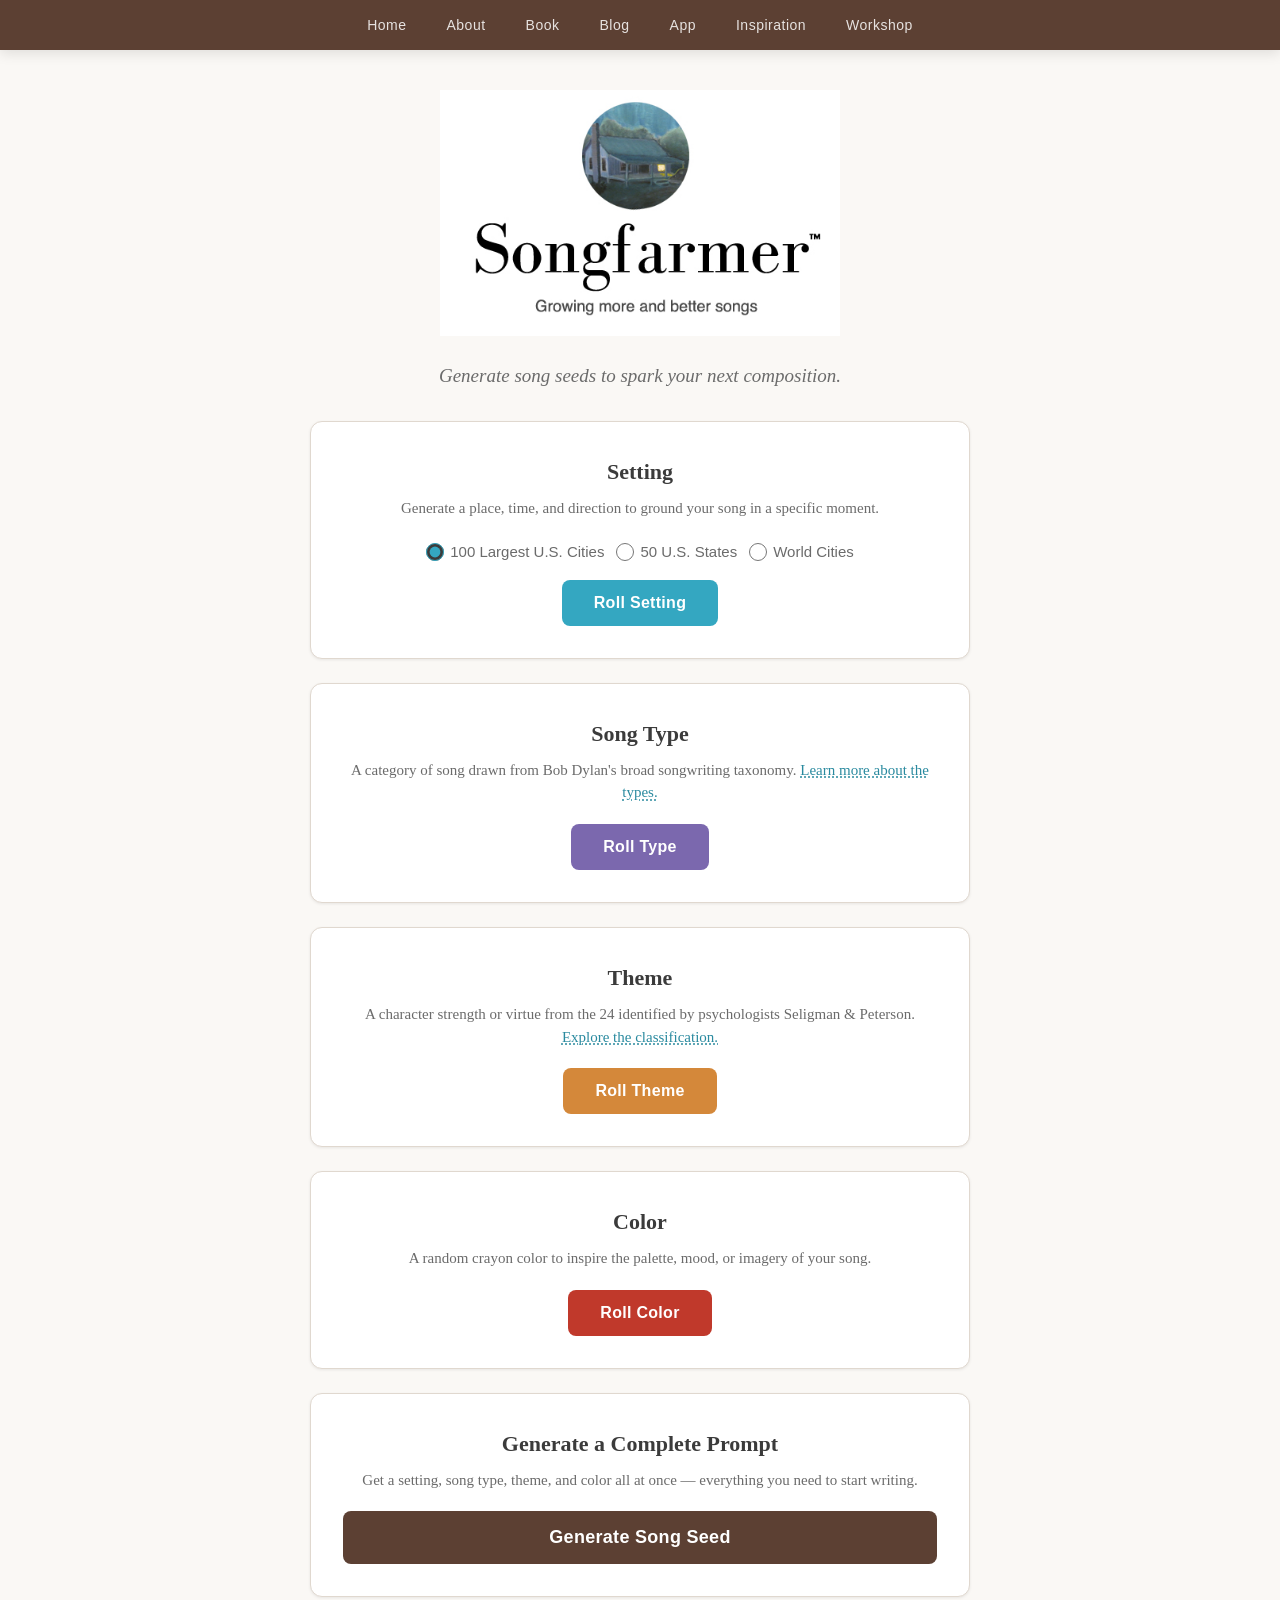
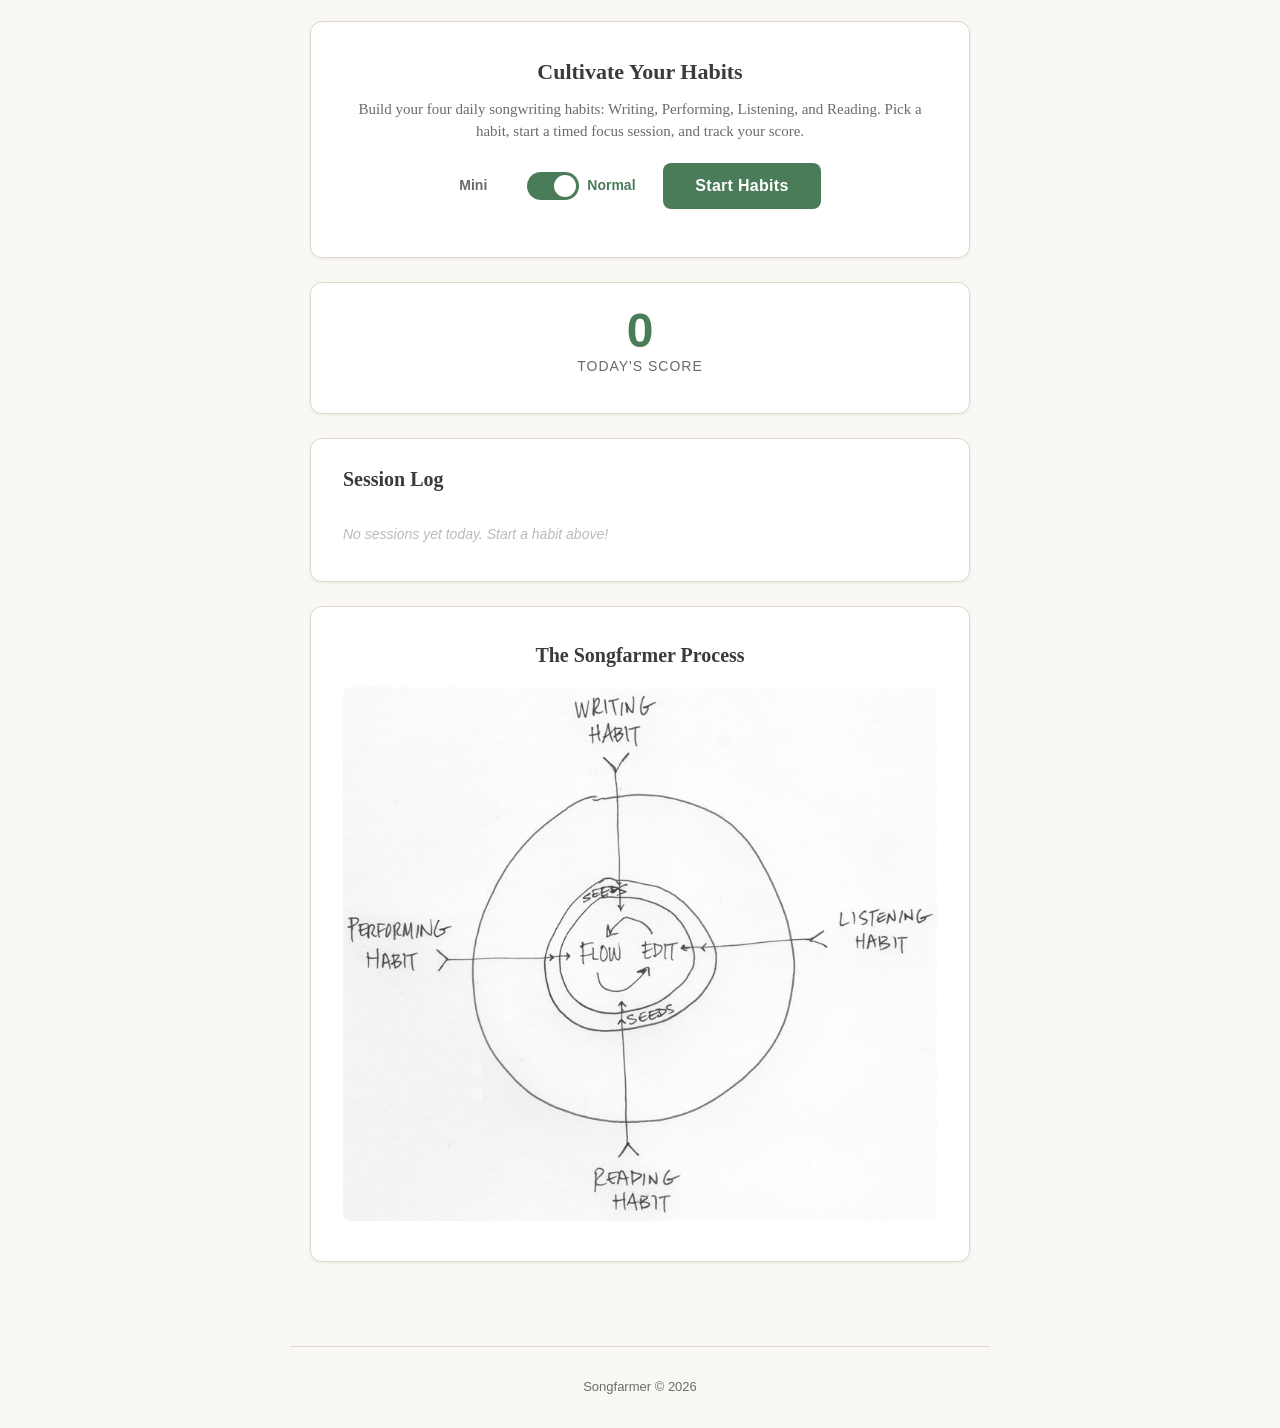
==== commit 57e79978: "Add crayon color prompt generator New "Roll Color" section picks a random color from 120 Crayola cra" ====
--- a/index.html
+++ b/index.html
@@ -4,7 +4,7 @@
   <meta charset="utf-8" />
   <meta name="viewport" content="width=device-width, initial-scale=1.0" />
   <title>Songfarmer App</title>
-  <link href="css/style.css" rel="stylesheet" />
+  <link href="css/style.css?v=2" rel="stylesheet" />
   <link href="favicon.png" rel="icon" type="image/png" />
 </head>
 <body>
@@ -68,10 +68,18 @@
     <div class="seed-result" id="themeResult"></div>
   </div>
 
+  <!-- ===== Color ===== -->
+  <div class="seed-section text-center">
+    <h2>Color</h2>
+    <p class="description">A random crayon color to inspire the palette, mood, or imagery of your song.</p>
+    <button class="seed-btn seed-btn--color" id="colorButton">Roll Color</button>
+    <div class="seed-result" id="colorResult"></div>
+  </div>
+
   <!-- ===== Generate All ===== -->
   <div class="seed-section text-center">
     <h2>Generate a Complete Prompt</h2>
-    <p class="description">Get a setting, song type, and theme all at once &mdash; everything you need to start writing.</p>
+    <p class="description">Get a setting, song type, theme, and color all at once &mdash; everything you need to start writing.</p>
     <button class="seed-btn seed-btn--generate-all" id="generateAllBtn">Generate Song Seed</button>
     <div class="combined-result" id="combinedResult"></div>
   </div>
--- a/css/style.css
+++ b/css/style.css
@@ -196,6 +196,13 @@
   background-color: var(--color-green-dark);
 }
 
+.seed-btn--color {
+  background-color: var(--color-red);
+}
+.seed-btn--color:hover {
+  background-color: #A83025;
+}
+
 .seed-btn--generate-all {
   background-color: var(--color-earth);
   padding: 16px 40px;
@@ -259,6 +266,15 @@
   color: var(--color-text-light);
   font-family: var(--font-sans);
   line-height: 1.5;
+}
+
+.color-swatch {
+  width: 80px;
+  height: 80px;
+  border-radius: var(--radius-sm);
+  margin: 12px auto 0;
+  border: 2px solid var(--color-border);
+  box-shadow: var(--shadow-sm);
 }
 
 @keyframes fadeIn {
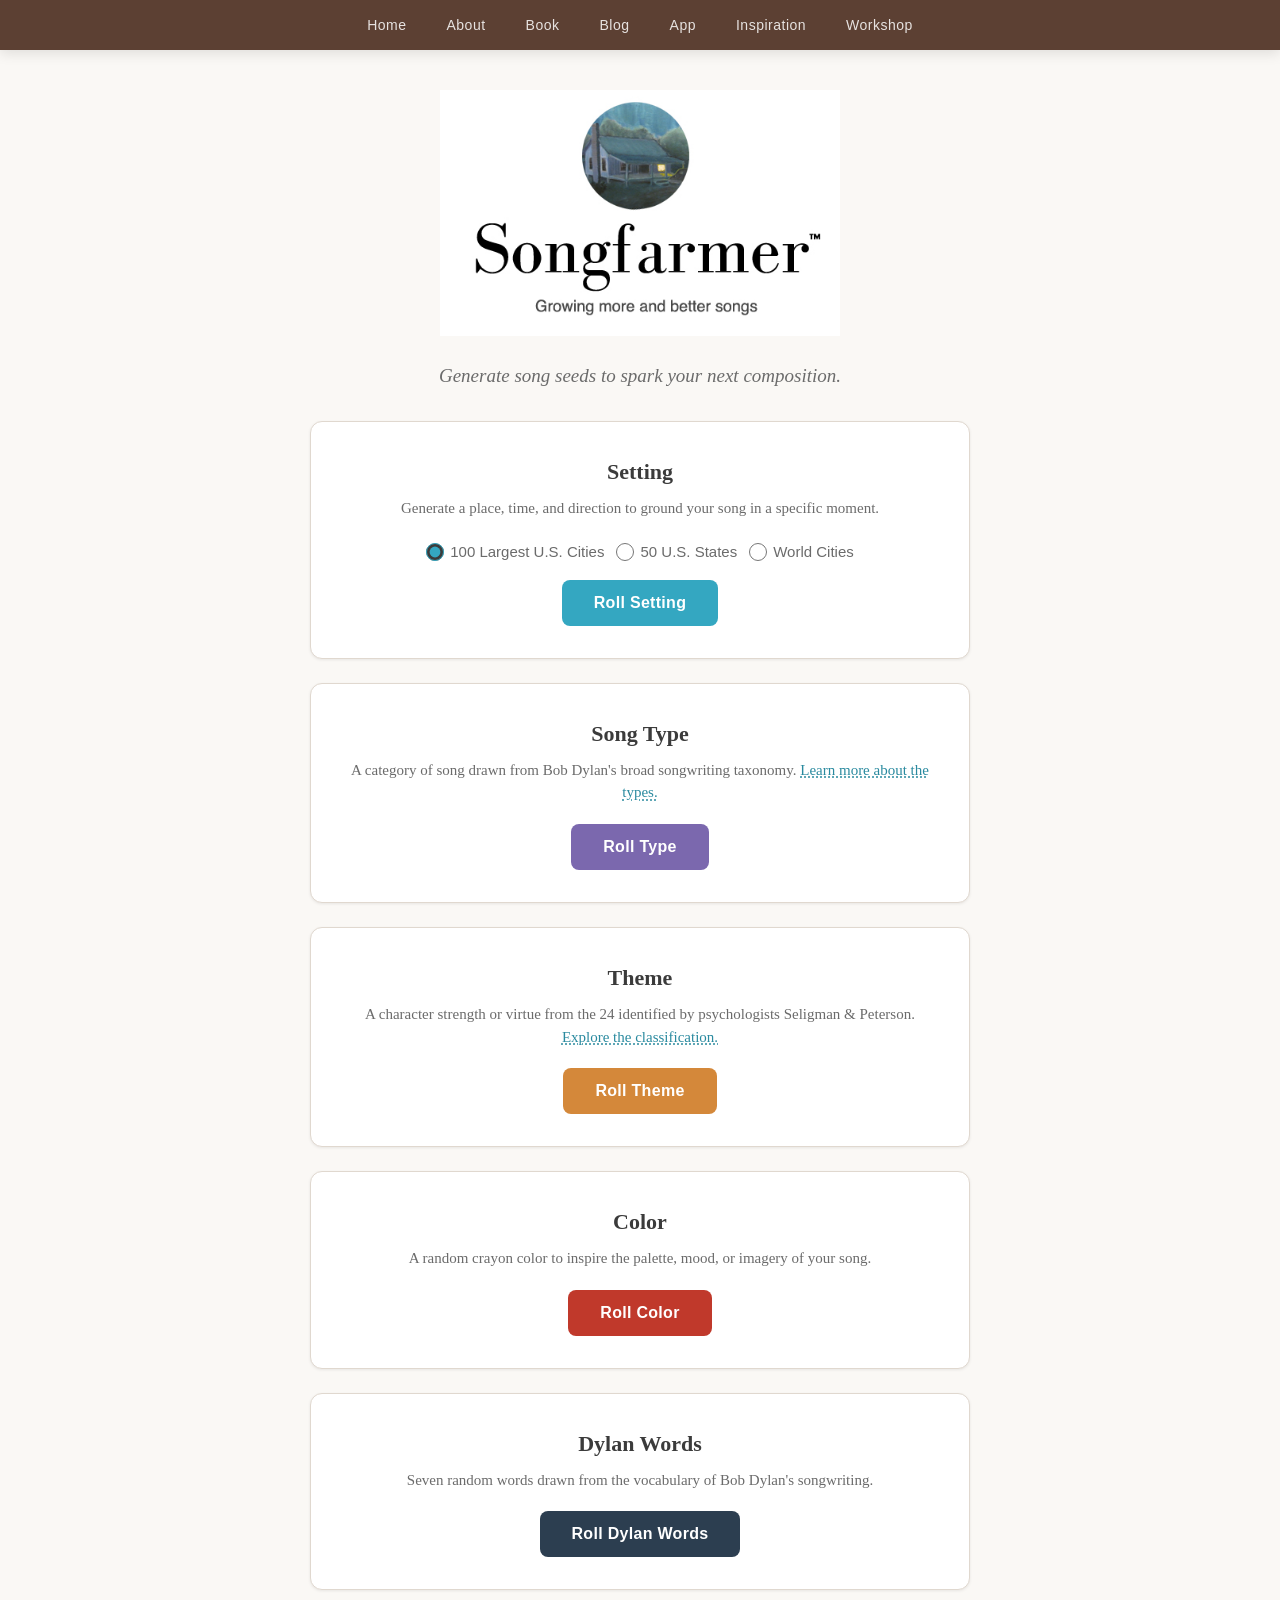
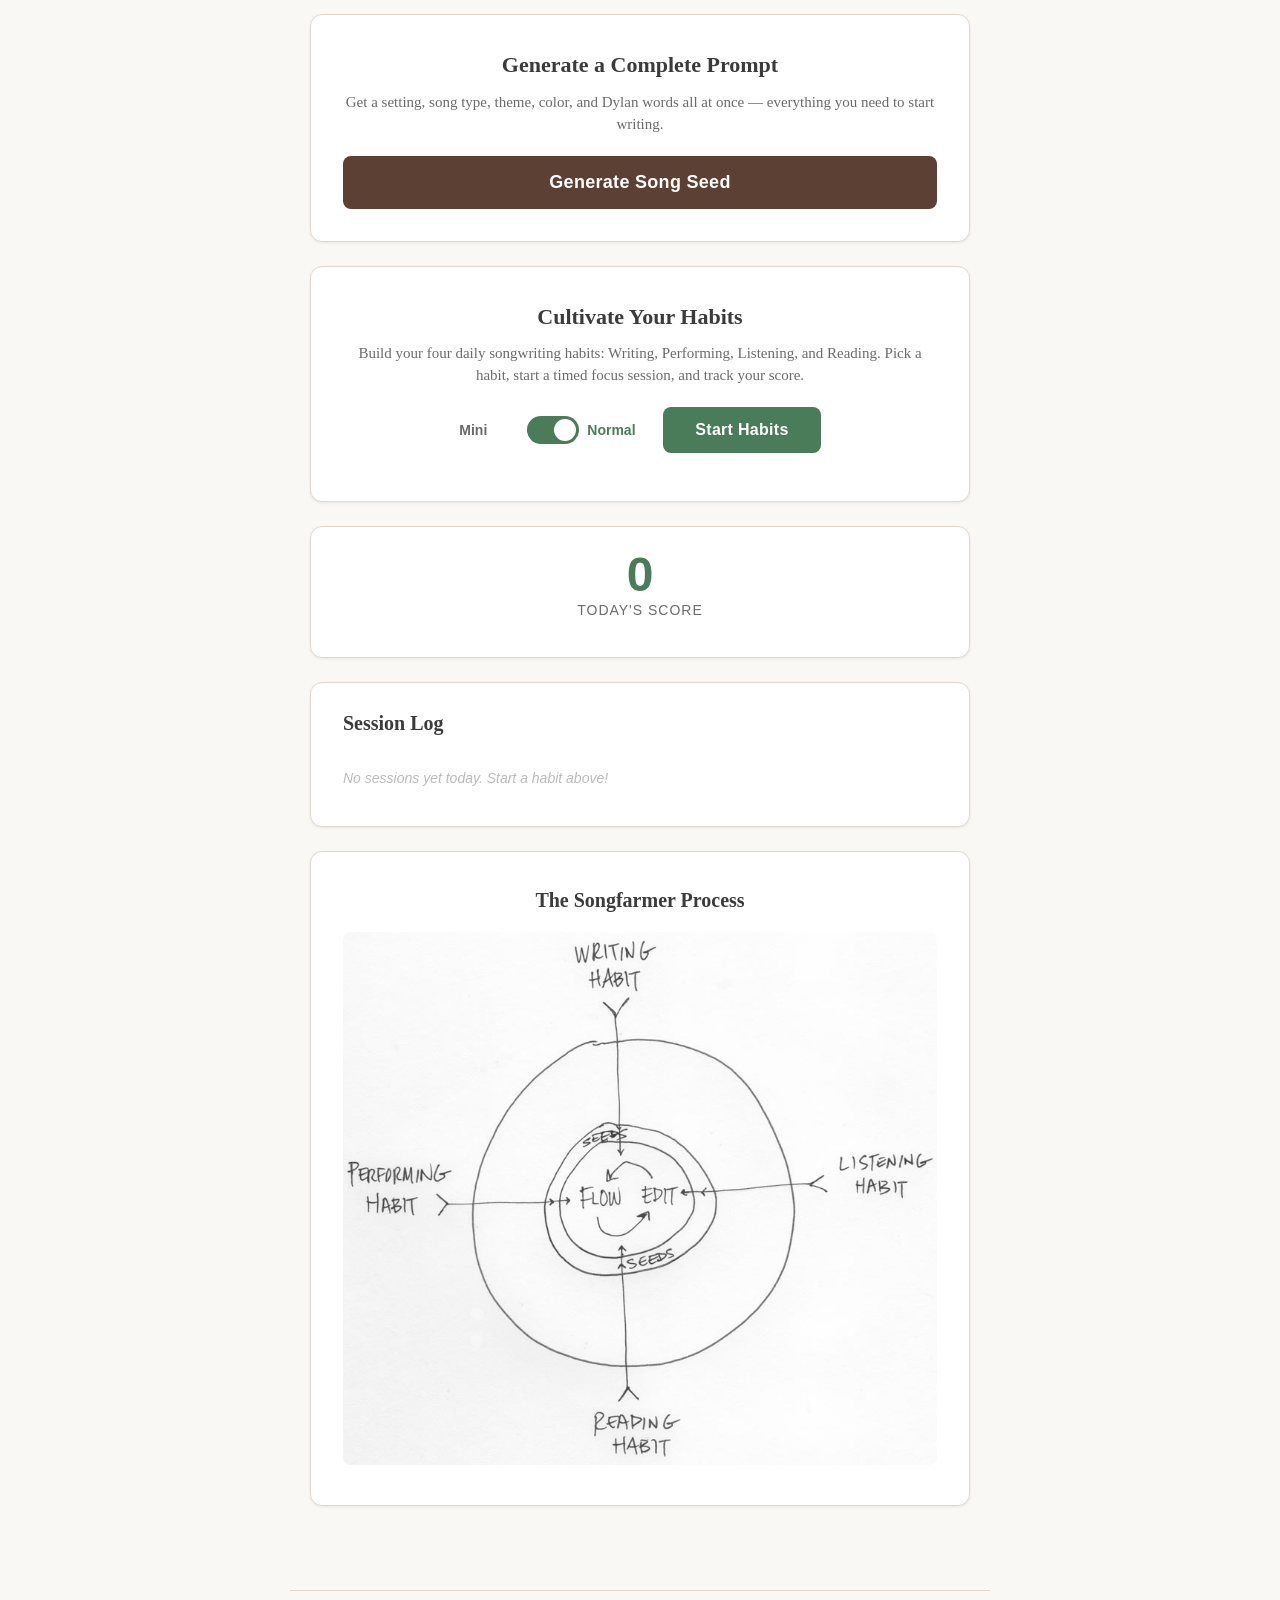
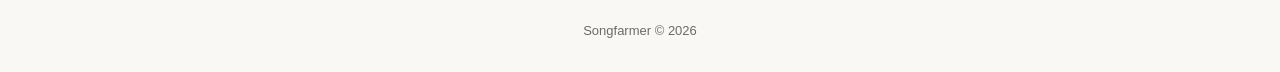
==== commit a13730d2: "Add Dylan Words prompt generator New songwriting prompt dimension that picks 7 random words from a c" ====
--- a/index.html
+++ b/index.html
@@ -76,10 +76,18 @@
     <div class="seed-result" id="colorResult"></div>
   </div>
 
+  <!-- ===== Dylan Words ===== -->
+  <div class="seed-section text-center">
+    <h2>Dylan Words</h2>
+    <p class="description">Seven random words drawn from the vocabulary of Bob Dylan's songwriting.</p>
+    <button class="seed-btn seed-btn--dylan" id="dylanButton">Roll Dylan Words</button>
+    <div class="seed-result" id="dylanResult"></div>
+  </div>
+
   <!-- ===== Generate All ===== -->
   <div class="seed-section text-center">
     <h2>Generate a Complete Prompt</h2>
-    <p class="description">Get a setting, song type, theme, and color all at once &mdash; everything you need to start writing.</p>
+    <p class="description">Get a setting, song type, theme, color, and Dylan words all at once &mdash; everything you need to start writing.</p>
     <button class="seed-btn seed-btn--generate-all" id="generateAllBtn">Generate Song Seed</button>
     <div class="combined-result" id="combinedResult"></div>
   </div>
--- a/css/style.css
+++ b/css/style.css
@@ -203,6 +203,13 @@
   background-color: #A83025;
 }
 
+.seed-btn--dylan {
+  background-color: #2C3E50;
+}
+.seed-btn--dylan:hover {
+  background-color: #1A252F;
+}
+
 .seed-btn--generate-all {
   background-color: var(--color-earth);
   padding: 16px 40px;
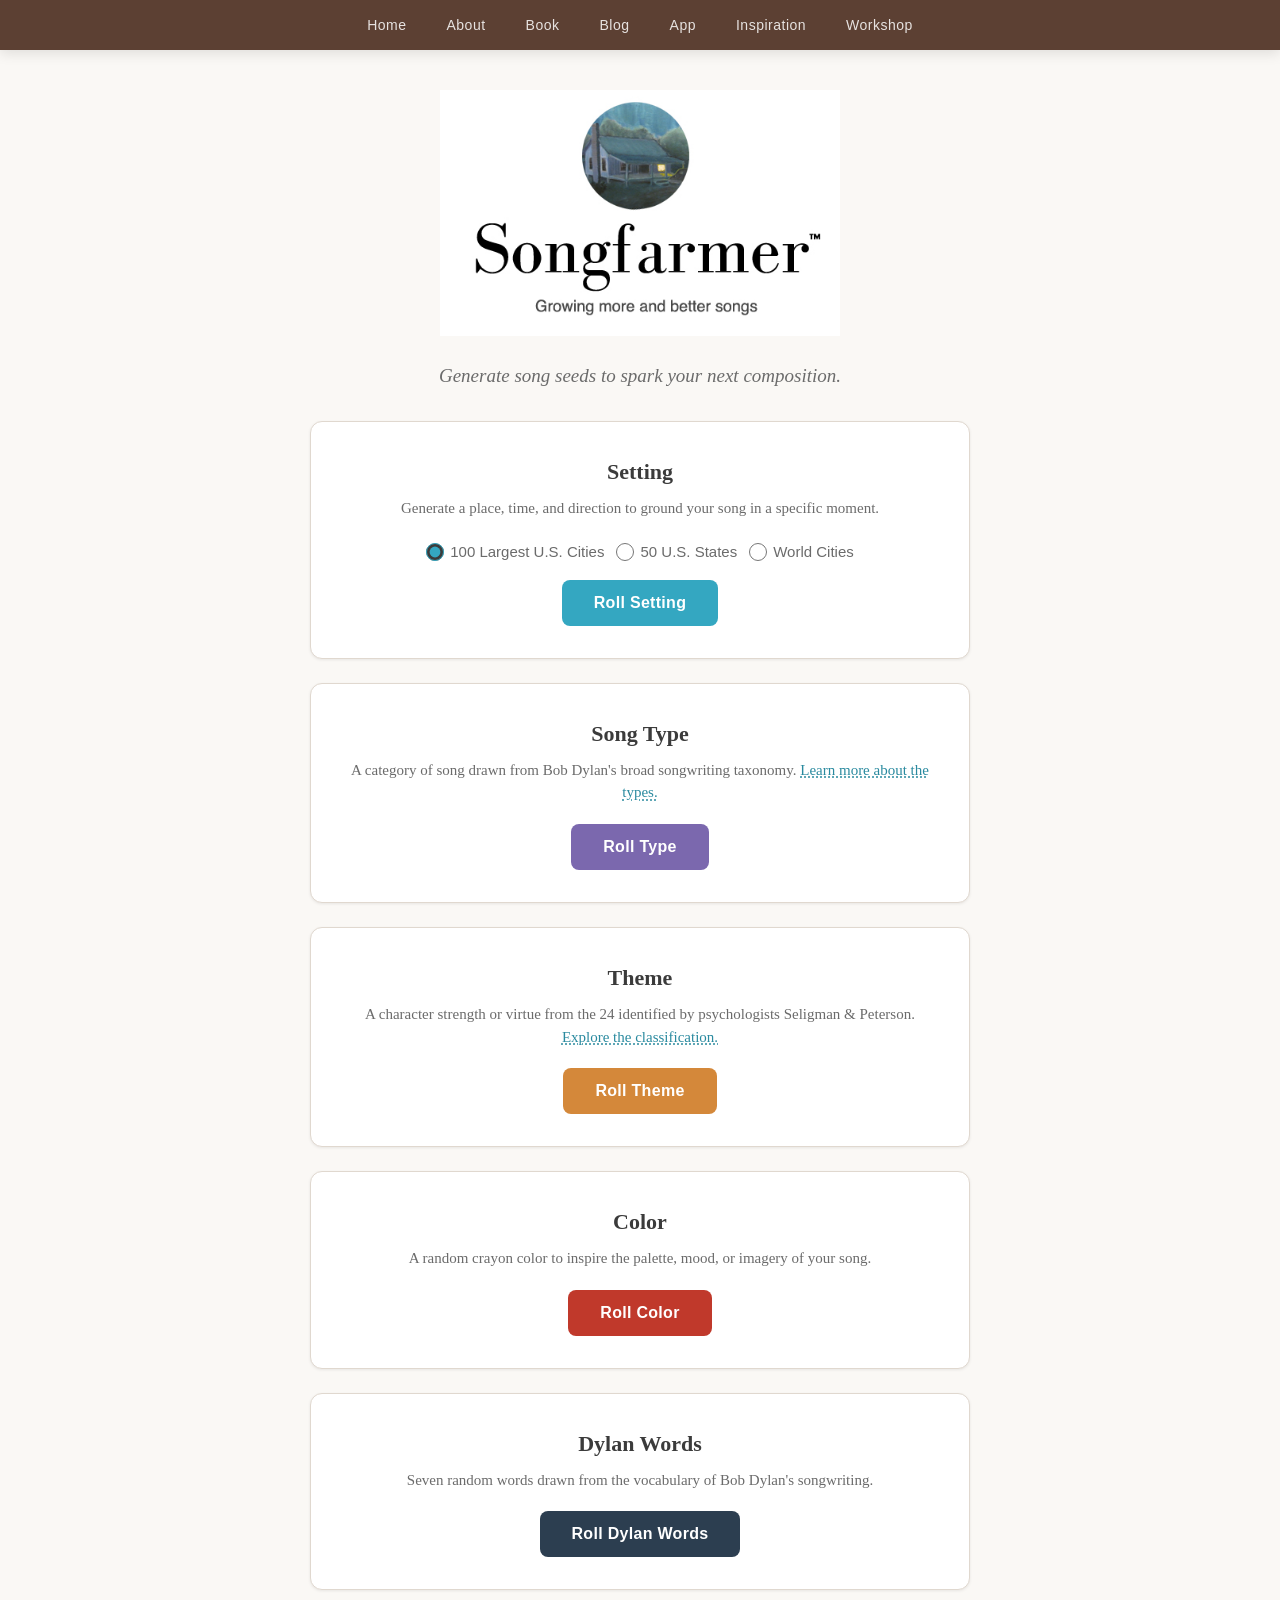
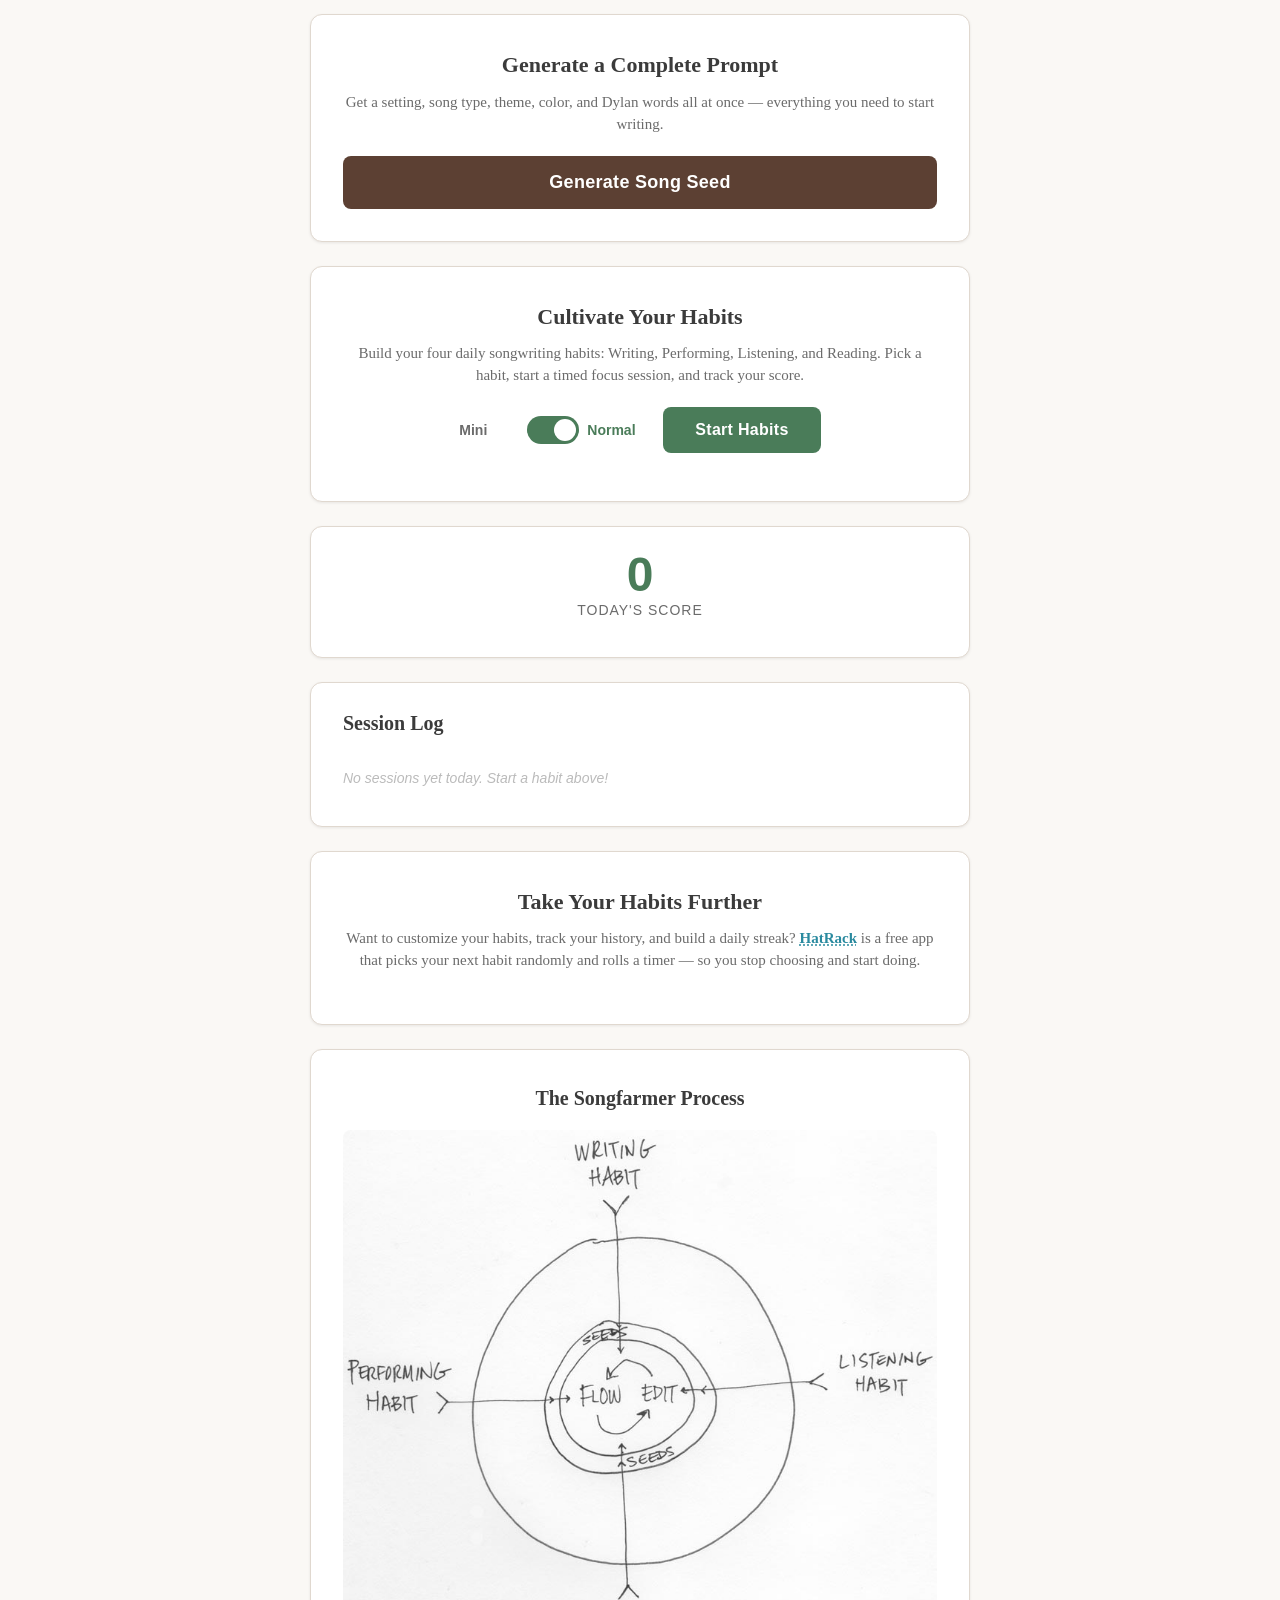
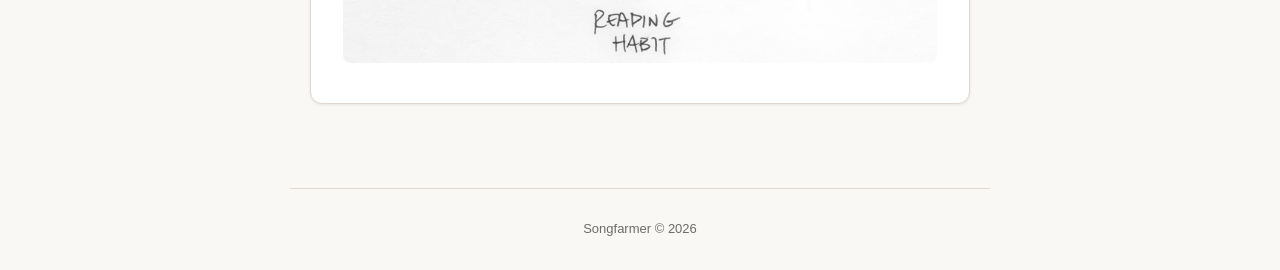
==== commit cbce2b11: "Freeze app repo: final state + deprecation notice Add HatRack CTA (already live), commit CLAUDE.md/." ====
--- a/index.html
+++ b/index.html
@@ -163,6 +163,12 @@
     <button class="clear-log-btn" id="clearLogBtn" style="display:none;">Clear Today's Log</button>
   </div>
 
+  <!-- ===== HatRack CTA ===== -->
+  <div class="seed-section text-center">
+    <h2>Take Your Habits Further</h2>
+    <p class="description">Want to customize your habits, track your history, and build a daily streak? <a href="https://www.makeahab.it" target="_blank"><strong>HatRack</strong></a> is a free app that picks your next habit randomly and rolls a timer — so you stop choosing and start doing.</p>
+  </div>
+
   <!-- ===== Process ===== -->
   <div class="process-section">
     <h2>The Songfarmer Process</h2>
